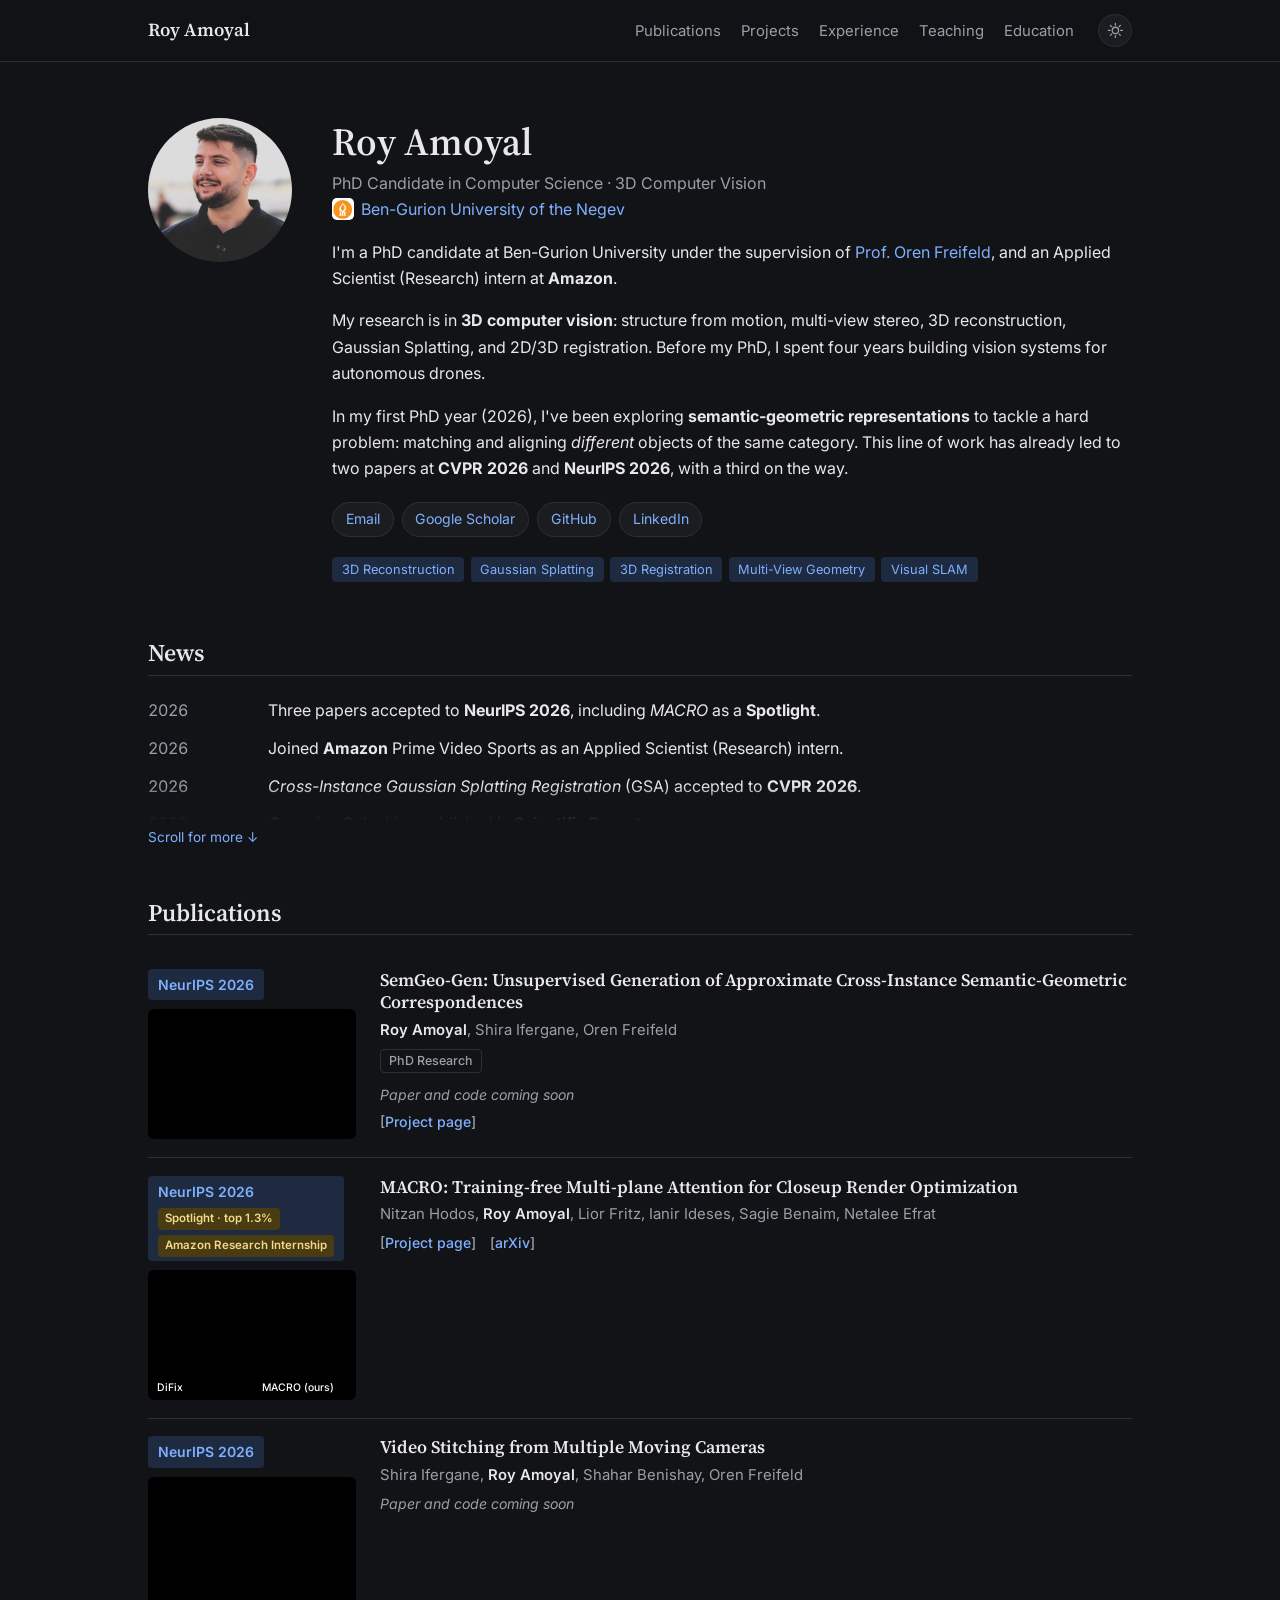
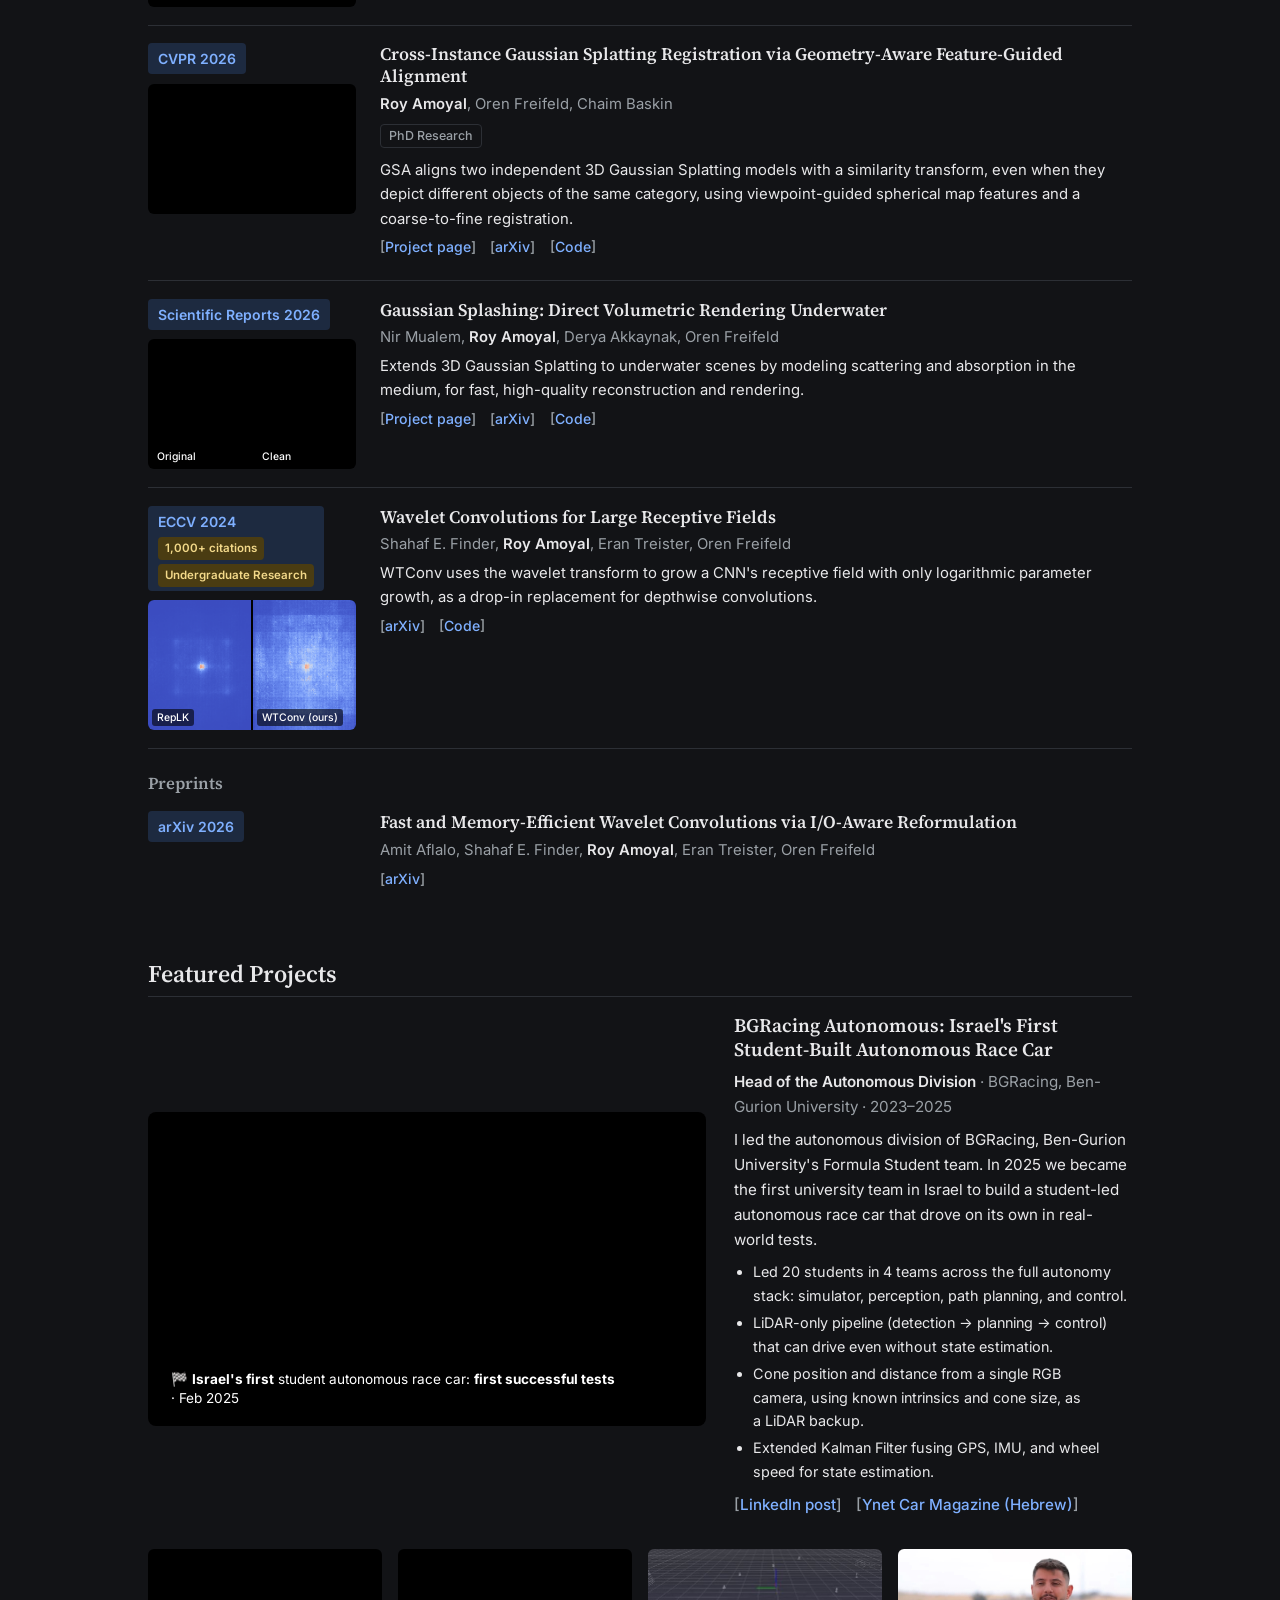
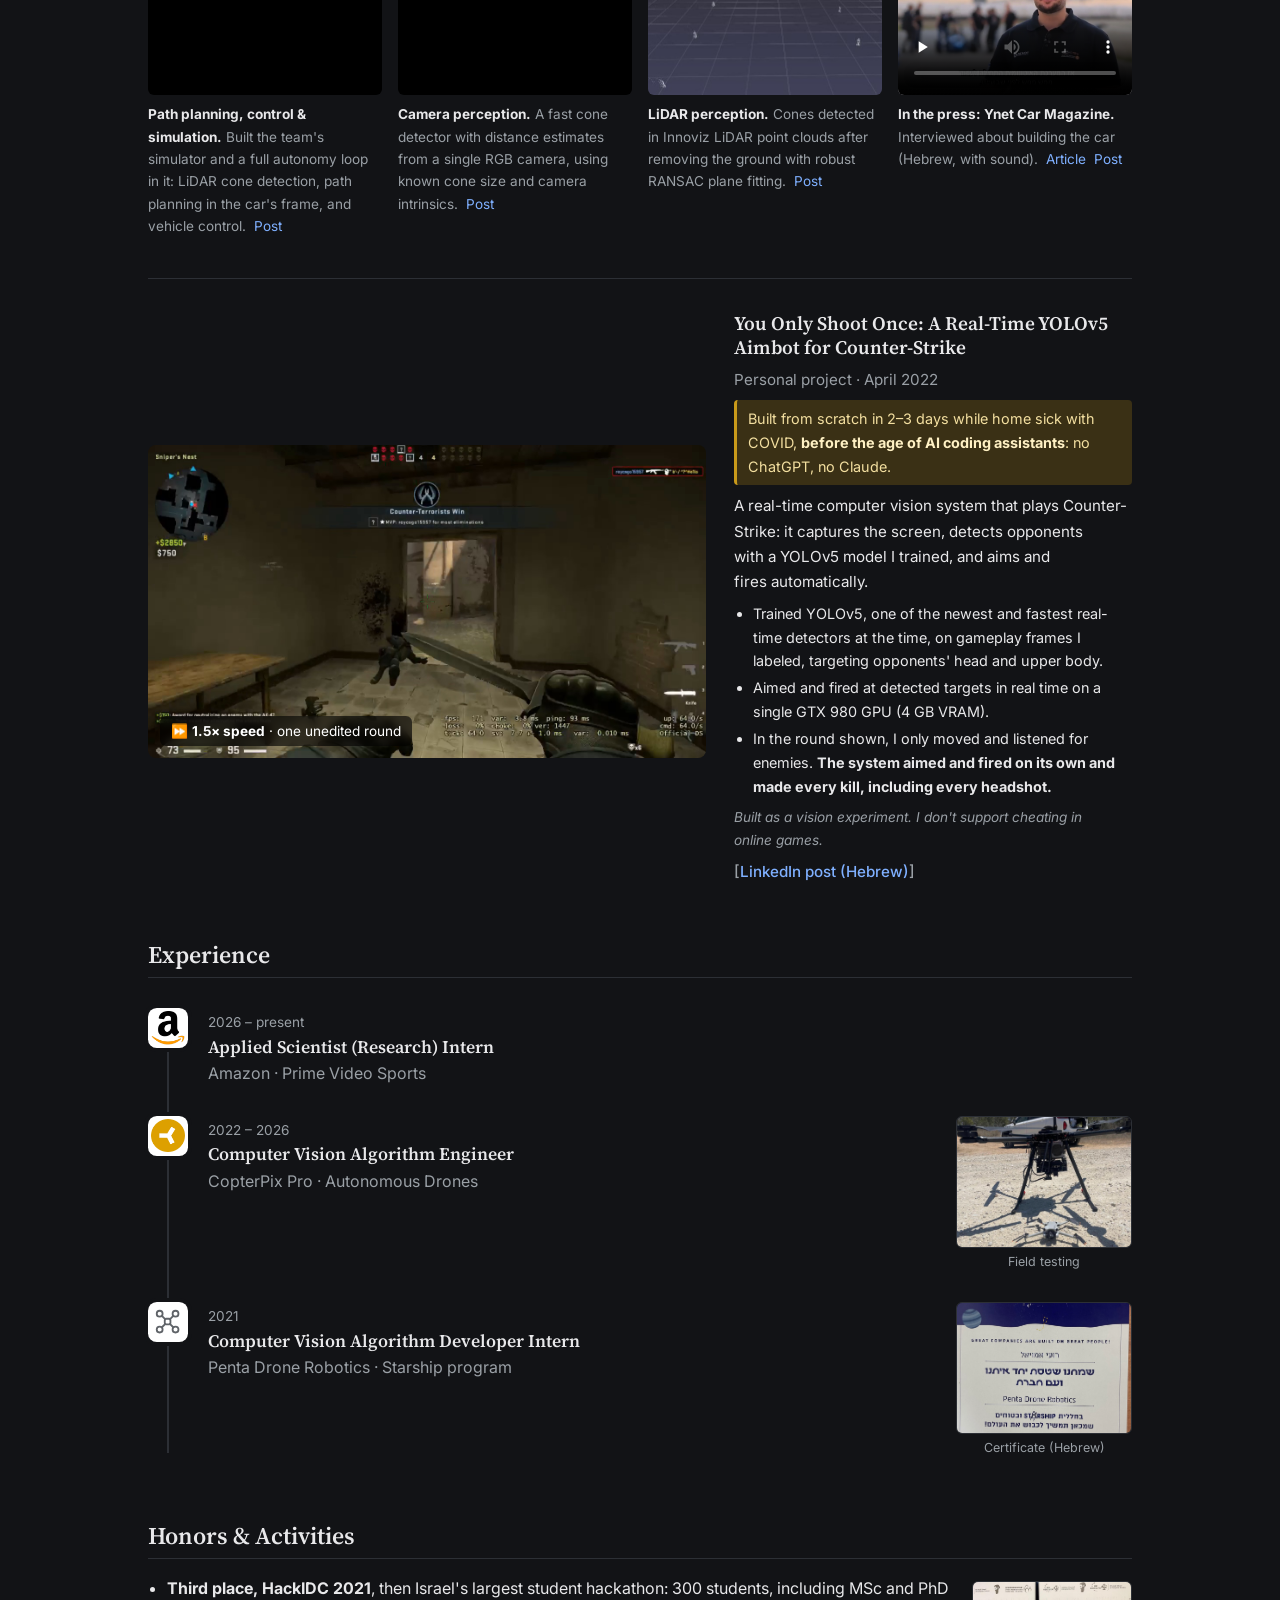
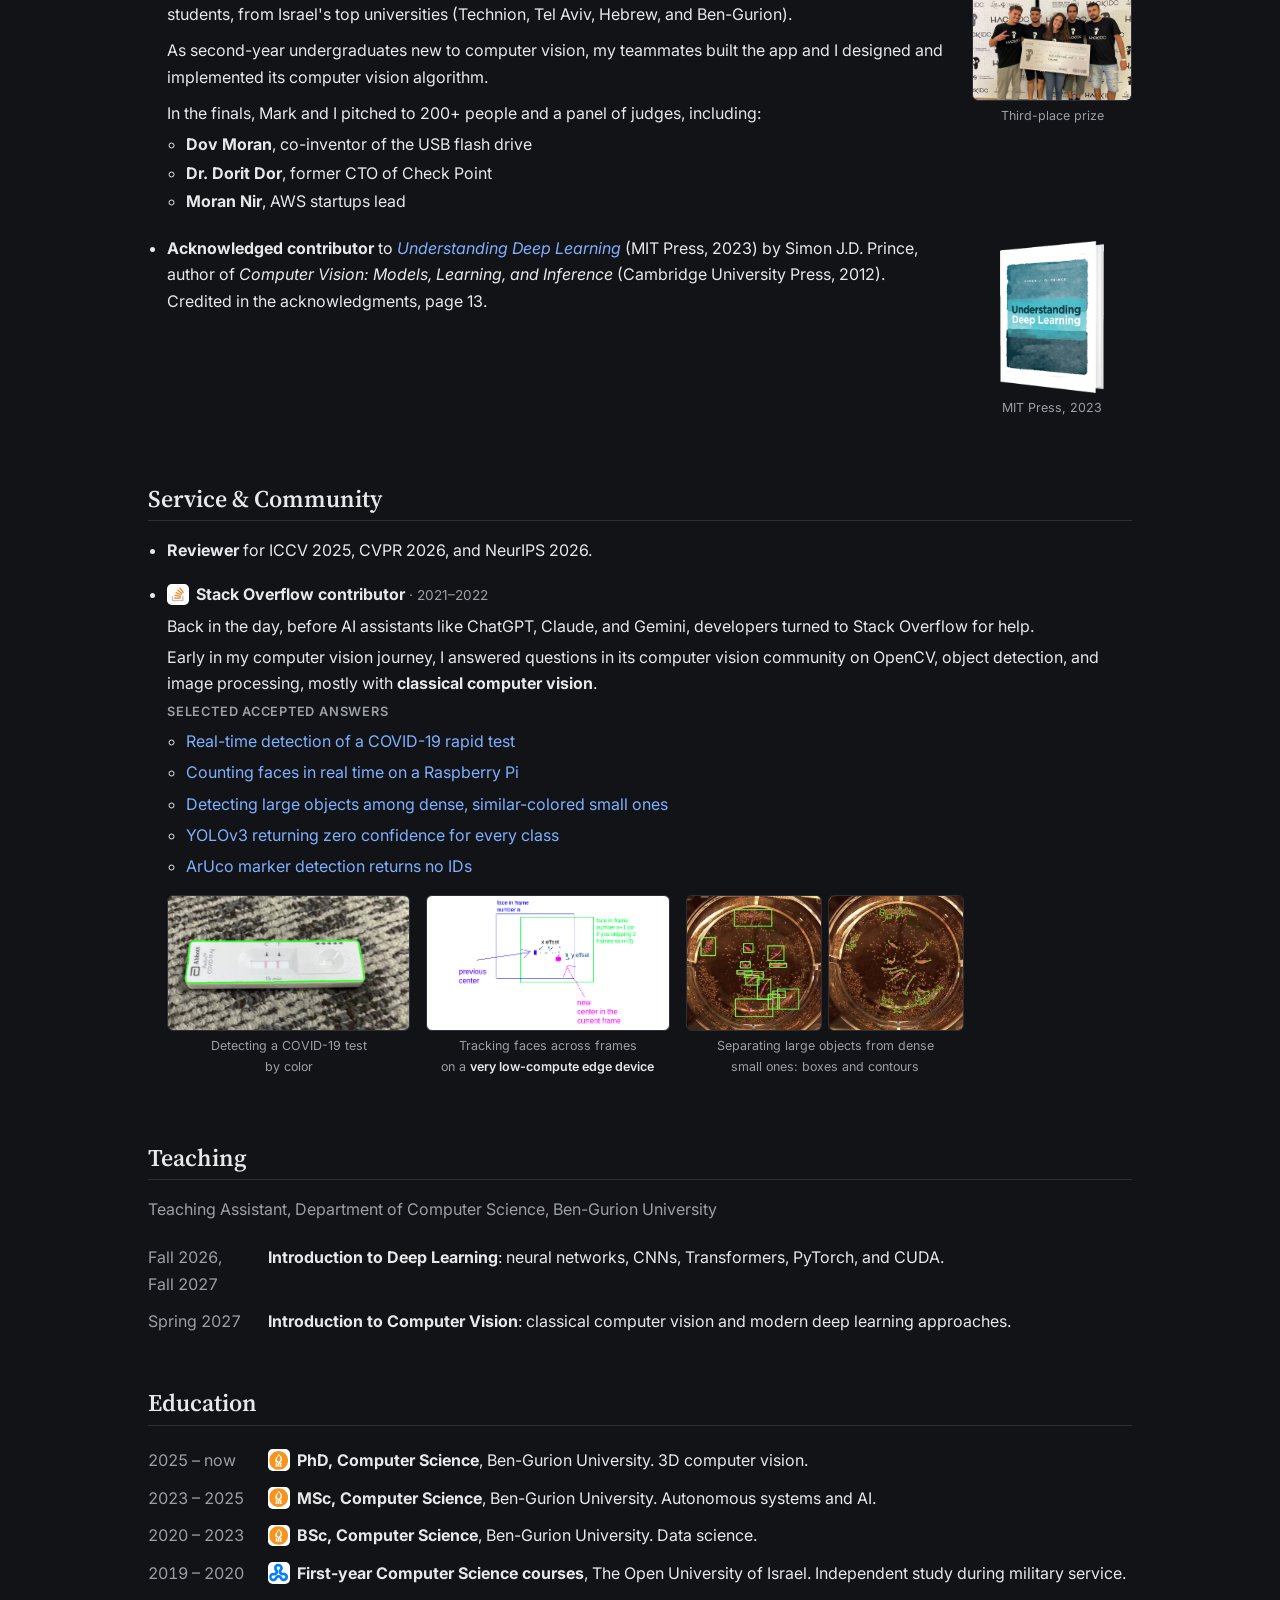
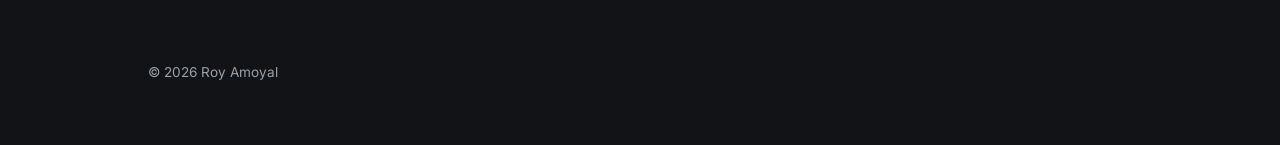
==== index.html @ 5d102bd6 "Bold only the system's result in the aimbot bullet Co-Authored-By: Claude Opus 5.5 <noreply@anthropi" ====
<!doctype html>
<html lang="en" data-theme="dark">
<head>
  <meta charset="utf-8">
  <meta name="viewport" content="width=device-width, initial-scale=1">
  <title>Roy Amoyal</title>
  <meta name="description" content="Roy Amoyal — PhD candidate in 3D Computer Vision at Ben-Gurion University. Gaussian Splatting, 3D registration, and reconstruction.">
  <link rel="preconnect" href="https://fonts.googleapis.com">
  <link rel="preconnect" href="https://fonts.gstatic.com" crossorigin>
  <link href="https://fonts.googleapis.com/css2?family=Inter:wght@400;500;600&family=Source+Serif+4:opsz,wght@8..60,500;8..60,600&display=swap" rel="stylesheet">
  <script>
    // Apply a saved light/dark choice before the page draws, to avoid a flash.
    try { const t = localStorage.getItem('theme'); if (t) document.documentElement.dataset.theme = t; } catch (e) {}
  </script>
  <link rel="stylesheet" href="style.css?v=25">
</head>
<body>
  <header class="site-header">
    <nav class="wrap nav">
      <a class="brand" href="#"><img class="brand-avatar" src="profile.jpg" alt="" width="30" height="30">Roy Amoyal</a>
      <ul>
        <li><a href="#publications">Publications</a></li>
        <li><a href="#projects">Projects</a></li>
        <li><a href="#experience">Experience</a></li>
        <li><a href="#teaching">Teaching</a></li>
        <li><a href="#education">Education</a></li>
      </ul>
      <button class="theme-toggle" type="button" aria-label="Switch to light mode">
        <svg class="icon-sun" viewBox="0 0 24 24" aria-hidden="true"><circle cx="12" cy="12" r="4.5"/><path d="M12 2v2.5M12 19.5V22M2 12h2.5M19.5 12H22M4.9 4.9l1.8 1.8M17.3 17.3l1.8 1.8M4.9 19.1l1.8-1.8M17.3 6.7l1.8-1.8"/></svg>
        <svg class="icon-moon" viewBox="0 0 24 24" aria-hidden="true"><path d="M20.5 14.5A8.5 8.5 0 0 1 9.5 3.5a8.5 8.5 0 1 0 11 11z"/></svg>
      </button>
    </nav>
  </header>

  <main class="wrap">
    <section id="about" class="hero">
      <img class="avatar" src="profile.jpg" alt="Roy Amoyal">
      <div class="hero-text">
        <h1>Roy Amoyal</h1>
        <p class="role">PhD Candidate in Computer Science &middot; 3D Computer Vision<br>
          <img class="logo" src="logo_bgu.png" alt="" width="22" height="22"><a href="https://www.bgu.ac.il/en/" target="_blank" rel="noopener">Ben-Gurion University of the Negev</a></p>
        <p>
          I'm a PhD candidate at Ben-Gurion University under the supervision of
          <a href="https://www.orenfreifeld.com/" target="_blank" rel="noopener">Prof. Oren Freifeld</a>,
          and an Applied Scientist (Research) intern at <strong>Amazon</strong>.
        </p>
        <p>
          My research is in <strong>3D computer vision</strong>: structure from motion, multi-view stereo,
          3D reconstruction, Gaussian Splatting, and 2D/3D registration. Before my PhD, I spent four years
          building vision systems for autonomous drones.
        </p>
        <p>
          In my first PhD year (2026), I've been exploring <strong>semantic-geometric representations</strong> to tackle
          a hard problem: matching and aligning <em>different</em> objects of the same category. This line of
          work has already led to two papers at <strong>CVPR 2026</strong> and <strong>NeurIPS 2026</strong>,
          with a third on the way.
        </p>



        <ul class="links">
          <li><a href="mailto:roy15957@gmail.com">Email</a></li>
          <li><a href="https://scholar.google.com/citations?user=basR76gAAAAJ" target="_blank" rel="noopener">Google Scholar</a></li>
          <li><a href="https://github.com/RoyAmoyal" target="_blank" rel="noopener">GitHub</a></li>
          <li><a href="https://www.linkedin.com/in/roy-amoyal/" target="_blank" rel="noopener">LinkedIn</a></li>
          <!-- <li><a href="cv.pdf" target="_blank" rel="noopener">CV</a></li> -->
        </ul>
        <p class="interests">
          <span>3D Reconstruction</span><span>Gaussian Splatting</span><span>3D Registration</span>
          <span>Multi-View Geometry</span><span>Visual SLAM</span>
        </p>
      </div>
    </section>

    <section id="news">
      <h2>News</h2>
      <ul class="timeline news-scroll" tabindex="0" aria-label="News, scroll for older items">
        <li><time>2026</time> <span>Three papers accepted to <strong>NeurIPS 2026</strong>, including <em>MACRO</em> as a <strong>Spotlight</strong>.</span></li>
        <li><time>2026</time> <span>Joined <strong>Amazon</strong> Prime Video Sports as an Applied Scientist (Research) intern.</span></li>
        <li><time>2026</time> <span><em>Cross-Instance Gaussian Splatting Registration</em> (GSA) accepted to <strong>CVPR 2026</strong>.</span></li>
        <li><time>2026</time> <span><em>Gaussian Splashing</em> published in <strong>Scientific Reports</strong>.</span></li>
        <li><time>2024</time> <span><em>Wavelet Convolutions for Large Receptive Fields</em> (WTConv) published at <strong>ECCV 2024</strong>. It has since passed 1,000 citations.</span></li>
      </ul>
      <button class="news-more" type="button">Scroll for more &darr;</button>
    </section>

    <section id="publications">
      <h2>Publications</h2>

      <article class="pub">
        <div class="pub-side">
          <div class="pub-venue">NeurIPS 2026</div>
          <div class="pub-video"><video style="object-fit: cover" src="semgeo.mp4" data-rate="1.4" autoplay muted loop playsinline aria-label="SemGeo-Gen: correspondences between two airplanes, then two cars, of the same category"></video></div>
        </div>
        <div>
          <h3>SemGeo-Gen: Unsupervised Generation of Approximate Cross-Instance Semantic-Geometric Correspondences</h3>
          <p class="authors"><b>Roy Amoyal</b>, Shira Ifergane, Oren Freifeld</p>
          <p class="context">PhD Research</p>
          <p class="soon">Paper and code coming soon</p>
          <p class="pub-links">
            <a href="https://bgu-cs-vil.github.io/SemGeo-Gen/" target="_blank" rel="noopener">Project page</a>
          </p>
        </div>
      </article>

      <article class="pub">
        <div class="pub-side">
          <div class="pub-venue">NeurIPS 2026<span class="badge">Spotlight &middot; top 1.3%</span><span class="badge">Amazon Research Internship</span></div>
          <div class="pub-video pub-compare" data-sync data-rate="0.8">
            <figure><video src="macro_difix.mp4" autoplay muted playsinline preload="auto" aria-label="DiFix render"></video><figcaption>DiFix</figcaption></figure>
            <figure><video src="macro.mp4" autoplay muted playsinline preload="auto" aria-label="MACRO render"></video><figcaption>MACRO (ours)</figcaption></figure>
          </div>
        </div>
        <div>
          <h3>MACRO: Training-free Multi-plane Attention for Closeup Render Optimization</h3>
          <p class="authors">Nitzan Hodos, <b>Roy Amoyal</b>, Lior Fritz, Ianir Ideses, Sagie Benaim, Netalee Efrat</p>
          <p class="pub-links">
            <a href="https://nitzanhod.github.io/MACRO/" target="_blank" rel="noopener">Project page</a>
            <a href="https://arxiv.org/abs/2607.03875" target="_blank" rel="noopener">arXiv</a>
          </p>
        </div>
      </article>

      <article class="pub">
        <div class="pub-side">
          <div class="pub-venue">NeurIPS 2026</div>
          <div class="pub-video"><video src="mvis.mp4" autoplay muted loop playsinline aria-label="Video stitching from multiple moving cameras demo"></video></div>
        </div>
        <div>
          <h3>Video Stitching from Multiple Moving Cameras</h3>
          <p class="authors">Shira Ifergane, <b>Roy Amoyal</b>, Shahar Benishay, Oren Freifeld</p>
          <p class="soon">Paper and code coming soon</p>
        </div>
      </article>

      <article class="pub">
        <div class="pub-side">
          <div class="pub-venue">CVPR 2026</div>
          <div class="pub-video"><video class="crop" style="--top: 13.5%; --bottom: 0%; --zoom: 1.25" src="gsa.mp4" autoplay muted loop playsinline data-rate="1.8" aria-label="GSA: cross-instance Gaussian Splatting registration demo"></video></div>
        </div>
        <div>
          <h3>Cross-Instance Gaussian Splatting Registration via Geometry-Aware Feature-Guided Alignment</h3>
          <p class="authors"><b>Roy Amoyal</b>, Oren Freifeld, Chaim Baskin</p>
          <p class="context">PhD Research</p>
          <p class="summary">GSA aligns two independent 3D Gaussian Splatting models with a similarity
            transform, even when they depict different objects of the same category, using
            viewpoint-guided spherical map features and a coarse-to-fine registration.</p>
          <p class="pub-links">
            <a href="https://bgu-cs-vil.github.io/GSA-project/" target="_blank" rel="noopener">Project page</a>
            <a href="https://arxiv.org/abs/2603.21936" target="_blank" rel="noopener">arXiv</a>
            <a href="https://github.com/BGU-CS-VIL/GSA" target="_blank" rel="noopener">Code</a>
          </p>
        </div>
      </article>

      <article class="pub">
        <div class="pub-side">
          <div class="pub-venue">Scientific Reports 2026</div>
          <div class="pub-video pub-compare" data-sync data-rate="1.3">
            <figure><video src="splashing_original.mp4" autoplay muted playsinline preload="auto" aria-label="Original underwater rendering"></video><figcaption>Original</figcaption></figure>
            <figure><video src="splashing_clean.mp4" autoplay muted playsinline preload="auto" aria-label="Clean rendering with the water removed"></video><figcaption>Clean</figcaption></figure>
          </div>
        </div>
        <div>
          <h3>Gaussian Splashing: Direct Volumetric Rendering Underwater</h3>
          <p class="authors">Nir Mualem, <b>Roy Amoyal</b>, Derya Akkaynak, Oren Freifeld</p>
          <p class="summary">Extends 3D Gaussian Splatting to underwater scenes by modeling scattering
            and absorption in the medium, for fast, high-quality reconstruction and rendering.</p>
          <p class="pub-links">
            <a href="https://bgu-cs-vil.github.io/gaussiansplashingUW.github.io/" target="_blank" rel="noopener">Project page</a>
            <a href="https://arxiv.org/abs/2411.19588" target="_blank" rel="noopener">arXiv</a>
            <a href="https://github.com/BGU-CS-VIL/gaussianSplashing" target="_blank" rel="noopener">Code</a>
          </p>
        </div>
      </article>

      <article class="pub">
        <div class="pub-side">
          <div class="pub-venue">ECCV 2024<span class="badge">1,000+ citations</span><span class="badge">Undergraduate Research</span></div>
          <div class="pub-video pub-compare">
            <figure><img src="wtconv_erf_replk.png" alt="Effective receptive field with RepLK" loading="lazy"><figcaption>RepLK</figcaption></figure>
            <figure><img src="wtconv_erf.png" alt="Effective receptive field with WTConv" loading="lazy"><figcaption>WTConv (ours)</figcaption></figure>
          </div>
        </div>
        <div>
          <h3>Wavelet Convolutions for Large Receptive Fields</h3>
          <p class="authors">Shahaf E. Finder, <b>Roy Amoyal</b>, Eran Treister, Oren Freifeld</p>
          <p class="summary">WTConv uses the wavelet transform to grow a CNN's receptive field with
            only logarithmic parameter growth, as a drop-in replacement for depthwise convolutions.</p>
          <p class="pub-links">
            <a href="https://arxiv.org/abs/2407.05848" target="_blank" rel="noopener">arXiv</a>
            <a href="https://github.com/BGU-CS-VIL/WTConv" target="_blank" rel="noopener">Code</a>
          </p>
        </div>
      </article>

      <h3 class="subhead">Preprints</h3>

      <article class="pub">
        <div class="pub-venue">arXiv 2026</div>
        <div>
          <h3>Fast and Memory-Efficient Wavelet Convolutions via I/O-Aware Reformulation</h3>
          <p class="authors">Amit Aflalo, Shahaf E. Finder, <b>Roy Amoyal</b>, Eran Treister, Oren Freifeld</p>
          <p class="pub-links">
            <a href="https://arxiv.org/abs/2608.10805" target="_blank" rel="noopener">arXiv</a>
          </p>
        </div>
      </article>
    </section>

    <section id="projects">
      <h2>Featured Projects</h2>

      <article class="project">
        <div class="project-top">
          <div class="project-hero">
            <video src="race_car.mp4" data-start="8.5" data-end="50.5" data-rate="1.3" autoplay muted loop playsinline aria-label="BGRacing autonomous race car driving through a cone track"></video>
            <p class="hero-caption">&#127937; <strong>Israel's first</strong> student autonomous race car: <strong>first successful tests</strong> <span class="nowrap">&middot; Feb 2025</span></p>
          </div>
          <div class="project-text">
            <h3>BGRacing Autonomous: Israel's First Student-Built Autonomous Race Car</h3>
            <p class="project-meta"><strong>Head of the Autonomous Division</strong> &middot; BGRacing, Ben-Gurion University &middot; 2023&ndash;2025</p>
            <p>
              I led the autonomous division of BGRacing, Ben-Gurion University's Formula Student team.
              In 2025 we became the first university team in Israel to build a student-led autonomous race car that drove on its own in real-world tests.
            </p>
            <ul class="bullets">
              <li>Led 20 students in 4 teams across the full autonomy stack: simulator, perception, path planning, and control.</li>
              <li>LiDAR-only pipeline (detection &rarr; planning &rarr; control) that can drive even without state estimation.</li>
              <li>Cone position and distance from a single RGB camera, using known intrinsics and cone size, as a LiDAR&nbsp;backup.</li>
              <li>Extended Kalman Filter fusing GPS, IMU, and wheel speed for state estimation.</li>
            </ul>
            <p class="pub-links">
              <a href="https://www.linkedin.com/posts/roy-amoyal_we-did-it-we-are-proud-to-be-the-first-activity-7294072392140644354-jOsV" target="_blank" rel="noopener">LinkedIn post</a>
              <a href="https://www.icar.co.il/magazine_4.25/bjomf3jtye/" target="_blank" rel="noopener">Ynet Car Magazine (Hebrew)</a>
            </p>
          </div>
        </div>

        <div class="project-gallery">
          <div class="project-tile">
            <div class="pub-video"><video style="object-fit: cover; transform: scale(1.14); transform-origin: top left" src="race_sim.mp4" autoplay muted loop playsinline aria-label="LiDAR-only autonomous driving in simulation"></video></div>
            <p><strong>Path planning, control &amp; simulation.</strong> Built the team's simulator and a full autonomy loop in it: LiDAR cone detection, path planning in the car's frame, and vehicle control.
              <a href="https://www.linkedin.com/feed/update/urn:li:activity:7279184990750298112/" target="_blank" rel="noopener">Post</a></p>
          </div>
          <div class="project-tile">
            <div class="pub-video"><video style="object-fit: cover; transform: scale(1.8); transform-origin: 50% 100%" src="race_camera.mp4" data-start="0" data-end="10.25" autoplay muted loop playsinline aria-label="Cone detection and distance estimation from a single RGB camera"></video></div>
            <p><strong>Camera perception.</strong> A fast cone detector with distance estimates from a single RGB camera, using known cone size and camera intrinsics.
              <a href="https://www.linkedin.com/feed/update/urn:li:activity:7013843269046398977/" target="_blank" rel="noopener">Post</a></p>
          </div>
          <div class="project-tile">
            <div class="pub-video"><img style="width: 100%; height: 100%; object-fit: cover" src="lidar_cones.jpg" alt="Cones detected in a LiDAR point cloud after ground removal" loading="lazy"></div>
            <p><strong>LiDAR perception.</strong> Cones detected in Innoviz LiDAR point clouds after removing the ground with robust RANSAC plane fitting.
              <a href="https://www.linkedin.com/feed/update/urn:li:activity:7013777985358983168/" target="_blank" rel="noopener">Post</a></p>
          </div>
          <div class="project-tile">
            <div class="pub-video"><video style="object-fit: cover" src="race_ynet.mp4" poster="race_ynet_poster.jpg" controls playsinline preload="none" aria-label="Interview about the autonomous race car (Hebrew)"></video></div>
            <p><strong>In the press: Ynet Car Magazine.</strong> Interviewed about building the car (Hebrew, with sound).
              <a href="https://www.icar.co.il/magazine_4.25/bjomf3jtye/" target="_blank" rel="noopener">Article</a>
              <a href="https://www.linkedin.com/feed/update/urn:li:activity:7316398176528162816/" target="_blank" rel="noopener">Post</a></p>
          </div>
        </div>
      </article>

      <article class="project">
        <div class="project-top">
          <div class="project-hero">
            <video src="yoso.mp4" poster="yoso_poster.jpg" autoplay muted loop playsinline data-rate="1.5" aria-label="One unedited round of Counter-Strike played with the YOLOv5 aim assistant"></video>
            <p class="hero-caption">&#9193; <strong>1.5&times; speed</strong> &middot; one unedited round</p>
          </div>
          <div class="project-text">
            <h3>You Only Shoot Once: A Real-Time YOLOv5 Aimbot for Counter-Strike</h3>
            <p class="project-meta">Personal project &middot; April 2022</p>
            <p class="highlight-note">Built from scratch in 2&ndash;3 days while home sick with COVID, <strong>before the age of AI coding assistants</strong>: no ChatGPT, no Claude.</p>
            <p>
              A real-time computer vision system that plays Counter-Strike: it captures the screen, detects
              opponents with a YOLOv5 model I trained, and aims and fires automatically.
            </p>
            <ul class="bullets">
              <li>Trained YOLOv5, one of the newest and fastest real-time detectors at the time, on gameplay frames I labeled, targeting opponents' head and upper body.</li>
              <li>Aimed and fired at detected targets in real time on a single GTX&nbsp;980 GPU (4&nbsp;GB&nbsp;VRAM).</li>
              <li>In the round shown, I only moved and listened for enemies. <strong>The system aimed and fired on its own and made every kill, including every headshot.</strong></li>
            </ul>
            <p class="project-note">Built as a vision experiment. I don't support cheating in online games.</p>
            <p class="pub-links">
              <a href="https://www.linkedin.com/feed/update/urn:li:activity:6922232440920911872/" target="_blank" rel="noopener">LinkedIn post (Hebrew)</a>
            </p>
          </div>
        </div>
      </article>

    </section>

    <section id="experience">
      <h2>Experience</h2>

      <!-- Timeline: newest first. Detailed bullets are kept in comments inside each item; uncomment to show them. -->
      <ol class="xp-timeline">
        <li class="xp">
          <span class="xp-marker"><img src="logo_amazon.png" alt="" width="40" height="40"></span>
          <div class="xp-body">
            <time>2026 &ndash; present</time>
            <h3>Applied Scientist (Research) Intern</h3>
            <p class="xp-org">Amazon &middot; Prime Video Sports</p>
            <!--
            <ul>
              <li>Leading a research project on feed-forward cross-instance 3D registration: learned 3D feature encoders and their evaluation.</li>
              <li>Built the real-world evaluation benchmark for MACRO, including 3D data collection, COLMAP and 3D Gaussian Splatting ground truth, and large-scale comparison with diffusion-based novel view synthesis methods.</li>
            </ul>
            -->
          </div>
        </li>

        <li class="xp">
          <span class="xp-marker"><img src="logo_copterpix.png" alt="" width="40" height="40"></span>
          <div class="xp-body">
            <time>2022 &ndash; 2026</time>
            <h3>Computer Vision Algorithm Engineer</h3>
            <p class="xp-org">CopterPix Pro &middot; Autonomous Drones</p>
            <!--
            <ul>
              <li>Vision-based navigation under GPS denial: visual SLAM, optical flow, and feature matching, fused with LiDAR and IMU.</li>
              <li>Small-object detection and tracking, and precision landing on ArUco markers.</li>
              <li>Deployed models on edge devices such as NVIDIA Jetson and Raspberry Pi.</li>
            </ul>
            -->
          </div>
          <figure class="xp-photo"><a href="copterpix.jpg" target="_blank" rel="noopener"><img style="object-position: 50% 45%" src="copterpix.jpg" alt="CopterPix drone with its onboard compute payload, during field testing" loading="lazy"></a><figcaption>Field testing</figcaption></figure>
        </li>

        <li class="xp">
          <span class="xp-marker xp-marker-icon" aria-hidden="true"><svg viewBox="0 0 24 24"><circle cx="5" cy="5" r="2.6"/><circle cx="19" cy="5" r="2.6"/><circle cx="5" cy="19" r="2.6"/><circle cx="19" cy="19" r="2.6"/><path d="M7 7l3 3M17 7l-3 3M7 17l3-3M17 17l-3-3"/><rect x="9.5" y="9.5" width="5" height="5" rx="1"/></svg></span>
          <div class="xp-body">
            <time>2021</time>
            <h3>Computer Vision Algorithm Developer Intern</h3>
            <p class="xp-org">Penta Drone Robotics &middot; Starship program</p>
            <!--
            <ul>
              <li>Developed a precision landing algorithm from the drone's downward camera feed, in simulation. Part of Starship, the Gav-Yam Negev high-tech internship program for outstanding BGU students.</li>
            </ul>
            -->
          </div>
          <figure class="xp-photo"><a href="penta_certificate.jpg" target="_blank" rel="noopener"><img style="object-position: 50% 38%" src="penta_certificate.jpg" alt="Starship internship program certificate for Penta Drone Robotics" loading="lazy"></a><figcaption>Certificate (Hebrew)</figcaption></figure>
        </li>
      </ol>
    </section>


    <section id="activities">
      <h2>Honors &amp; Activities</h2>
      <ul class="bullets">
        <li><div class="li-media"><div class="li-text"><p><strong>Third place, HackIDC 2021</strong>, then Israel's largest student hackathon: 300 students, including MSc and PhD students, from Israel's top universities (Technion, Tel Aviv, Hebrew, and Ben-Gurion).</p><p>As second-year undergraduates new to computer vision, my teammates built the app and I designed and implemented its computer vision algorithm.</p><p>In the finals, Mark and I pitched to 200+ people and a panel of judges, including:</p><ul class="judges"><li><strong>Dov Moran</strong>, co-inventor of the USB flash drive</li><li><strong>Dr. Dorit Dor</strong>, former CTO of Check Point</li><li><strong>Moran Nir</strong>, AWS startups lead</li></ul></div><figure class="entry-figure"><a href="hackidc_win.jpg" target="_blank" rel="noopener"><img src="hackidc_win.jpg" alt="Team Survey Vision with the HackIDC 2021 third-place check" loading="lazy"></a><figcaption>Third-place prize</figcaption></figure></div></li>
        <li><div class="li-media"><span><strong>Acknowledged contributor</strong> to <a href="https://udlbook.github.io/udlbook/" target="_blank" rel="noopener"><em>Understanding Deep Learning</em></a> (MIT Press, 2023) by Simon J.D. Prince, author of <em>Computer Vision: Models, Learning, and Inference</em> (Cambridge University Press, 2012). Credited in the acknowledgments, page&nbsp;13.</span><figure class="entry-figure entry-figure-plain"><a href="https://udlbook.github.io/udlbook/" target="_blank" rel="noopener"><img src="udl_book.png" alt="Cover of Understanding Deep Learning by Simon J.D. Prince" loading="lazy"></a><figcaption>MIT Press, 2023</figcaption></figure></div></li>
      </ul>
    </section>

    <section id="community">
      <h2>Service &amp; Community</h2>
      <ul class="bullets">
        <li><strong>Reviewer</strong> for ICCV 2025, CVPR 2026, and NeurIPS 2026.</li>
        <li>
          <p class="so-head"><img class="logo" src="logo_stackoverflow.png" alt="" width="22" height="22"><strong>Stack Overflow contributor</strong> <span class="so-years">&middot; 2021&ndash;2022</span></p>
          <p>Back in the day, before AI assistants like ChatGPT, Claude, and Gemini, developers turned to Stack Overflow for help.</p>
          <p>Early in my computer vision
        journey, I answered questions in its computer vision community on OpenCV, object detection, and image processing, mostly with
        <strong>classical computer vision</strong>.</p>
          <p class="so-label">Selected accepted answers</p>
          <ul class="so-answers">
            <li><a href="https://stackoverflow.com/a/69307887" target="_blank" rel="noopener">Real-time detection of a COVID-19 rapid test</a></li>
            <li><a href="https://stackoverflow.com/a/72133293" target="_blank" rel="noopener">Counting faces in real time on a Raspberry Pi</a></li>
            <li><a href="https://stackoverflow.com/a/69510686" target="_blank" rel="noopener">Detecting large objects among dense, similar-colored small ones</a></li>
            <li><a href="https://stackoverflow.com/a/69302102" target="_blank" rel="noopener">YOLOv3 returning zero confidence for every class</a></li>
            <li><a href="https://stackoverflow.com/a/69691167" target="_blank" rel="noopener">ArUco marker detection returns no IDs</a></li>
          </ul>
          <div class="so-gallery">
            <figure><a href="https://stackoverflow.com/a/69307887" target="_blank" rel="noopener"><img src="so_covid_bbox.jpg" alt="COVID-19 rapid test outlined in green by color-based detection" loading="lazy"></a><figcaption>Detecting a COVID-19 test<br>by color</figcaption></figure>
            <figure><a href="https://stackoverflow.com/a/72133293" target="_blank" rel="noopener"><img class="so-diagram" src="so_face_tracking.png" alt="Diagram: tracking a face center between frames using x and y offsets" loading="lazy"></a><figcaption>Tracking faces across frames<br>on a <strong>very low-compute edge device</strong></figcaption></figure>
            <figure class="so-pair"><a href="https://stackoverflow.com/a/69510686" target="_blank" rel="noopener"><img src="so_large_boxes.jpg" alt="Large objects in a dish found with bounding boxes and centers" loading="lazy"><img src="so_large_contours.jpg" alt="The same large objects found with contours and centers" loading="lazy"></a><figcaption>Separating large objects from dense<br>small ones: boxes and contours</figcaption></figure>
          </div>
        </li>
      </ul>
    </section>

    <section id="teaching">
      <h2>Teaching</h2>
      <p class="muted">Teaching Assistant, Department of Computer Science, Ben-Gurion University</p>
      <ul class="timeline">
        <li><time>Fall 2026,<br>Fall 2027</time> <span><strong>Introduction to Deep Learning</strong>: neural networks, CNNs, Transformers, PyTorch, and CUDA.</span></li>
        <li><time>Spring 2027</time> <span><strong>Introduction to Computer Vision</strong>: classical computer vision and modern deep learning approaches.</span></li>
      </ul>
    </section>



    <section id="education">
      <h2>Education</h2>
      <ul class="timeline">
        <li><time>2025 &ndash; now</time> <span><img class="logo" src="logo_bgu.png" alt="" width="22" height="22"><strong>PhD, Computer Science</strong>, Ben-Gurion University. 3D computer vision.</span></li>
        <li><time>2023 &ndash; 2025</time> <span><img class="logo" src="logo_bgu.png" alt="" width="22" height="22"><strong>MSc, Computer Science</strong>, Ben-Gurion University. Autonomous systems and AI.</span></li>
        <li><time>2020 &ndash; 2023</time> <span><img class="logo" src="logo_bgu.png" alt="" width="22" height="22"><strong>BSc, Computer Science</strong>, Ben-Gurion University. Data science.</span></li>
        <li><time>2019 &ndash; 2020</time> <span><img class="logo" src="logo_openu.png" alt="" width="22" height="22"><strong>First-year Computer Science courses</strong>, The Open University of Israel. Independent study during military service.</span></li>
      </ul>
    </section>
  </main>

  <footer class="wrap footer">
    <p>&copy; <span id="year">2026</span> Roy Amoyal</p>
  </footer>

  <script>
    document.getElementById('year').textContent = new Date().getFullYear();

    // Light/dark toggle; the choice is remembered for next visits.
    const themeBtn = document.querySelector('.theme-toggle');
    const setThemeLabel = () => themeBtn.setAttribute('aria-label', document.documentElement.dataset.theme === 'dark' ? 'Switch to light mode' : 'Switch to dark mode');
    themeBtn.addEventListener('click', () => {
      const next = document.documentElement.dataset.theme === 'dark' ? 'light' : 'dark';
      document.documentElement.dataset.theme = next;
      try { localStorage.setItem('theme', next); } catch (e) {}
      setThemeLabel();
    });
    setThemeLabel();

    // News: show the three newest items; older ones scroll. Fade hints at more until the end.
    const news = document.querySelector('.news-scroll');
    if (news) {
      const fitNews = () => {
        const items = news.children;
        news.style.maxHeight = items.length > 3 ? `${items[3].offsetTop + 16}px` : 'none';
        updateNewsFade();
      };
      const newsMore = document.querySelector('.news-more');
      const updateNewsFade = () => {
        const atEnd = news.scrollTop + news.clientHeight >= news.scrollHeight - 2;
        news.classList.toggle('at-end', atEnd);
        newsMore.hidden = atEnd;
      };
      newsMore.addEventListener('click', () => news.scrollBy({ top: news.clientHeight * 0.8, behavior: 'smooth' }));
      news.addEventListener('scroll', updateNewsFade, { passive: true });
      addEventListener('resize', fitNews);
      addEventListener('load', fitNews);
      fitNews();
    }

    // Show the small photo in the top bar once the big profile photo has scrolled out of view.
    const header = document.querySelector('.site-header');
    const bigAvatar = document.querySelector('.hero .avatar');
    const updateHeader = () => header.classList.toggle('scrolled', bigAvatar.getBoundingClientRect().bottom < header.offsetHeight);
    addEventListener('scroll', updateHeader, { passive: true });
    updateHeader();

    // Per-video playback speed for single videos, e.g. data-rate="1.25".
    document.querySelectorAll('video[data-rate]').forEach(v => { v.defaultPlaybackRate = v.playbackRate = parseFloat(v.dataset.rate); });

    // Loop only part of a video, e.g. to skip intro/outro title cards.
    document.querySelectorAll('video[data-start]').forEach(v => {
      const start = parseFloat(v.dataset.start), end = parseFloat(v.dataset.end) || Infinity;
      const jump = () => { v.currentTime = start; };
      v.readyState >= 1 ? jump() : v.addEventListener('loadedmetadata', jump, { once: true });
      v.addEventListener('timeupdate', () => { if (v.currentTime >= end || v.currentTime < start - 0.5) jump(); });
    });

    // Play side-by-side comparison videos in lockstep, restarting them together on each loop.
    document.querySelectorAll('[data-sync]').forEach(group => {
      const videos = [...group.querySelectorAll('video')];
      const [lead, ...rest] = videos;
      const rate = parseFloat(group.dataset.rate) || 1;
      // Start right away; phones never fire "canplaythrough" because they don't buffer ahead.
      const start = () => videos.forEach(v => { v.defaultPlaybackRate = v.playbackRate = rate; v.play().catch(() => {}); });
      lead.addEventListener('ended', () => { videos.forEach(v => { v.currentTime = 0; }); start(); });
      lead.addEventListener('timeupdate', () => {
        rest.forEach(v => { if (Math.abs(v.currentTime - lead.currentTime) > 0.2) v.currentTime = lead.currentTime; });
      });
      start();
    });
  </script>
</body>
</html>
---- style.css ----
:root {
  --bg: #fbfaf8;
  --surface: #ffffff;
  --text: #1d1d1f;
  --muted: #5f6368;
  --border: #e6e3de;
  --accent: #1f5fbf;
  --accent-soft: #e8effa;
  --serif: "Source Serif 4", Georgia, "Times New Roman", serif;
  --sans: "Inter", -apple-system, BlinkMacSystemFont, "Segoe UI", Roboto, sans-serif;
  color-scheme: light;
}

/* Dark is the default theme; the header button switches to light and remembers the choice. */
:root[data-theme="dark"] {
  --bg: #121316;
  --surface: #1a1c20;
  --text: #e8e8ea;
  --muted: #9aa0a6;
  --border: #2c2f35;
  --accent: #7fb0ff;
  --accent-soft: #1d2a40;
  color-scheme: dark;
}

* { box-sizing: border-box; }

html { scroll-behavior: smooth; scroll-padding-top: 4.5rem; }

body {
  margin: 0;
  background: var(--bg);
  color: var(--text);
  font: 16px/1.65 var(--sans);
  -webkit-font-smoothing: antialiased;
}

a { color: var(--accent); text-decoration: none; }
a:hover { text-decoration: underline; }

.wrap {
  max-width: 64rem;
  margin: 0 auto;
  padding-inline: 1.25rem;
}

/* Header */
.site-header {
  position: sticky;
  top: 0;
  z-index: 10;
  background: color-mix(in srgb, var(--bg) 88%, transparent);
  backdrop-filter: blur(8px);
  border-bottom: 1px solid var(--border);
}

.nav {
  display: flex;
  align-items: center;
  justify-content: space-between;
  flex-wrap: wrap;
  gap: 0.5rem 1.5rem;
  padding-block: 0.85rem;
}

.brand { display: inline-flex; align-items: center; font-family: var(--serif); font-weight: 600; font-size: 1.15rem; color: var(--text); }

/* Small photo next to the name, shown once the big photo scrolls away. */
.brand-avatar {
  width: 0;
  height: 1.9rem;
  margin-right: 0;
  border-radius: 50%;
  object-fit: cover;
  opacity: 0;
  transition: width 0.25s, margin-right 0.25s, opacity 0.25s;
}
.scrolled .brand-avatar { width: 1.9rem; margin-right: 0.55rem; opacity: 1; }
.brand:hover { text-decoration: none; }

.nav ul { display: flex; flex-wrap: wrap; gap: 1.25rem; margin: 0; padding: 0; list-style: none; }
.nav ul a { color: var(--muted); font-size: 0.93rem; }
.nav ul a:hover { color: var(--text); text-decoration: none; }

/* Light/dark toggle: sun in dark mode (switch to light), moon in light mode. */
.nav ul { margin-left: auto; }
.theme-toggle {
  display: grid;
  place-items: center;
  width: 2.1rem;
  height: 2.1rem;
  padding: 0;
  border: 1px solid var(--border);
  border-radius: 50%;
  background: var(--surface);
  color: var(--muted);
  cursor: pointer;
}
.theme-toggle:hover { color: var(--text); border-color: var(--muted); }
.theme-toggle svg {
  width: 1.05rem;
  height: 1.05rem;
  fill: none;
  stroke: currentColor;
  stroke-width: 1.8;
  stroke-linecap: round;
  stroke-linejoin: round;
}
.theme-toggle .icon-moon { display: none; }
[data-theme="light"] .theme-toggle .icon-sun { display: none; }
[data-theme="light"] .theme-toggle .icon-moon { display: block; }

/* Hero */
.hero {
  display: grid;
  grid-template-columns: 9rem 1fr;
  gap: 2.5rem;
  padding-block: 3.5rem 1rem;
}

.avatar {
  width: 9rem;
  height: 9rem;
  border-radius: 50%;
  object-fit: cover;
  display: grid;
  place-items: center;
  background: var(--accent-soft);
  color: var(--accent);
  font: 600 2.5rem var(--serif);
}

h1, h2, h3 { font-family: var(--serif); font-weight: 600; line-height: 1.25; }

h1 { font-size: 2.4rem; margin: 0 0 0.25rem; }

.role { color: var(--muted); margin-top: 0; }


/* Small organization logos on white tiles, so dark logos stay visible in dark mode. */
.logo {
  width: 1.35em;
  height: 1.35em;
  margin-right: 0.45em;
  padding: 0.08em;
  vertical-align: -0.3em;
  border-radius: 22%;
  background: #fff;
  object-fit: contain;
}

.links {
  display: flex;
  flex-wrap: wrap;
  gap: 0.5rem;
  padding: 0;
  margin: 1.25rem 0;
  list-style: none;
}

.links a {
  display: inline-block;
  padding: 0.3rem 0.8rem;
  border: 1px solid var(--border);
  border-radius: 999px;
  background: var(--surface);
  font-size: 0.88rem;
}
.links a:hover { border-color: var(--accent); text-decoration: none; }


.interests { display: flex; flex-wrap: wrap; gap: 0.4rem; }
.interests span {
  font-size: 0.8rem;
  padding: 0.15rem 0.6rem;
  border-radius: 4px;
  background: var(--accent-soft);
  color: var(--accent);
}

/* Sections */
section { padding-block: 1.5rem; }

h2 {
  font-size: 1.5rem;
  margin: 0 0 1rem;
  padding-bottom: 0.4rem;
  border-bottom: 1px solid var(--border);
}

.timeline { list-style: none; padding: 0; margin: 0; }
.timeline li {
  display: grid;
  grid-template-columns: 6.5rem 1fr;
  gap: 1rem;
  padding-block: 0.35rem;
}
.timeline time { color: var(--muted); font-variant-numeric: tabular-nums; }

/* News: a short scrolling box (height set in JS to fit three items). */
.news-scroll {
  position: relative;
  max-height: 8.5rem;
  overflow-y: auto;
  overscroll-behavior: contain;
  padding-right: 0.5rem;
  scrollbar-width: thin;
  -webkit-mask-image: linear-gradient(to bottom, #000 calc(100% - 2.25rem), transparent);
  mask-image: linear-gradient(to bottom, #000 calc(100% - 2.25rem), transparent);
}
.news-scroll.at-end { -webkit-mask-image: none; mask-image: none; }
.news-scroll:focus-visible { outline: 2px solid var(--accent); outline-offset: 4px; border-radius: 4px; }
.news-more {
  margin-top: 0.35rem;
  padding: 0;
  border: 0;
  background: none;
  color: var(--accent);
  font: inherit;
  font-size: 0.85rem;
  cursor: pointer;
}
.news-more:hover { text-decoration: underline; }

/* Publications */
.pub {
  display: grid;
  grid-template-columns: 13rem 1fr;
  gap: 1.5rem;
  padding-block: 1.1rem;
  border-bottom: 1px solid var(--border);
}
.pub:last-child { border-bottom: 0; }

.pub-side { display: flex; flex-direction: column; gap: 0.6rem; }

.pub-video {
  display: grid;
  place-items: center;
  width: 100%;
  aspect-ratio: 16 / 10;
  overflow: hidden;
  border-radius: 6px;
  background: #000;
}
.pub-video video {
  display: block;
  width: 100%;
  height: 100%;
  object-fit: contain;
}
/* Two videos side by side in one frame, e.g. baseline vs. ours. */
.pub-compare {
  grid-auto-flow: column;
  grid-auto-columns: 1fr;
  place-items: stretch;
  gap: 2px;
}
.pub-compare figure {
  position: relative;
  margin: 0;
  overflow: hidden;
}
.pub-compare video,
.pub-compare img {
  display: block;
  width: 100%;
  height: 100%;
  object-fit: cover;
  object-position: 50% 35%;
}
.pub-compare img { object-position: center; }
.pub-compare figcaption {
  white-space: nowrap;
  position: absolute;
  left: 4px;
  bottom: 4px;
  padding: 0 0.3rem;
  border-radius: 3px;
  background: rgba(0, 0, 0, 0.6);
  color: #fff;
  font-size: 0.65rem;
  font-weight: 500;
}
/* Hide title text baked into the top of a video, then re-center what is left. */
.pub-video video.crop {
  height: auto;
  clip-path: inset(var(--top) 0 var(--bottom) 0);
  transform: translateY(calc((var(--bottom) - var(--top)) / 2)) scale(var(--zoom, 1));
}

.pub-venue {
  align-self: start;
  justify-self: start;
  font-size: 0.875rem;
  font-weight: 600;
  padding: 0.25rem 0.62rem;
  border-radius: 4px;
  background: var(--accent-soft);
  color: var(--accent);
}

.pub h3 { font-size: 1.1rem; margin: 0 0 0.3rem; }
.pub p { margin: 0.25rem 0; }
.authors { color: var(--muted); font-size: 0.93rem; }
.authors b { color: var(--text); font-weight: 600; }
.summary { font-size: 0.93rem; }

.pub p.context {
  display: inline-block;
  margin: 0.15rem 0 0.35rem;
  padding: 0.05rem 0.5rem;
  border: 1px solid var(--border);
  border-radius: 4px;
  color: var(--muted);
  font-size: 0.78rem;
  font-weight: 500;
}

.pub p.soon { color: var(--muted); font-size: 0.88rem; font-style: italic; }

.pub-links { display: flex; flex-wrap: wrap; gap: 0.9rem; font-size: 0.88rem; font-weight: 500; }
.pub-links a::before { content: "["; color: var(--muted); }
.pub-links a::after { content: "]"; color: var(--muted); }

.badge {
  display: block;
  width: fit-content;
  margin-top: 0.3rem;
  padding: 0.1rem 0.45rem;
  border-radius: 4px;
  background: #f6e7b8;
  color: #6b4e00;
  font-size: 0.72rem;
}
[data-theme="dark"] .badge { background: #4a3c12; color: #f3d98a; }

.subhead { font-size: 1.05rem; color: var(--muted); margin: 1.5rem 0 0; }

.muted { color: var(--muted); margin-top: 0; }

/* Experience */
.entry { padding-block: 0.6rem; }
.entry-head {
  display: flex;
  justify-content: space-between;
  align-items: baseline;
  gap: 1rem;
}
.entry h3 { font-size: 1.05rem; margin: 0; }
.entry time { color: var(--muted); font-size: 0.9rem; white-space: nowrap; }
.entry ul, .bullets { margin: 0.4rem 0 0; padding-left: 1.2rem; }
.entry li, .bullets li { margin-block: 0.25rem; }
#activities .bullets > li { margin-block: 1.1rem; }
#activities .bullets > li:first-child { margin-top: 0.4rem; }

/* Projects */
.project-top {
  display: grid;
  grid-template-columns: 7fr 5fr;
  gap: 1.75rem;
  align-items: center;
}

.project-hero { position: relative; }

.hero-caption {
  position: absolute;
  left: 0.75rem;
  bottom: 0.75rem;
  max-width: calc(100% - 1.5rem);
  margin: 0;
  padding: 0.35rem 0.7rem;
  border-radius: 6px;
  background: rgba(0, 0, 0, 0.62);
  backdrop-filter: blur(4px);
  color: #fff;
  font-size: 0.85rem;
  line-height: 1.4;
}
.nowrap { white-space: nowrap; }

.project-hero video {
  display: block;
  width: 100%;
  aspect-ratio: 16 / 9;
  object-fit: cover;
  border-radius: 8px;
  background: #000;
}

.project-text, .project-tile p { text-wrap: pretty; }
.project-text h3 { font-size: 1.2rem; margin: 0 0 0.3rem; }
.project-meta { color: var(--muted); font-size: 0.9rem; margin: 0 0 0.75rem; }
.project-meta strong { color: var(--text); font-weight: 600; }
.project-text p { margin: 0.5rem 0; font-size: 0.95rem; }
.project-text .bullets { font-size: 0.9rem; }
.project-text .bullets li { margin-block: 0.2rem; }

.project + .project {
  margin-top: 2.5rem;
  padding-top: 2rem;
  border-top: 1px solid var(--border);
}

.highlight-note {
  padding: 0.45rem 0.7rem;
  border-left: 3px solid #d9a400;
  border-radius: 4px;
  background: #fbf1cf;
  color: #4d3a00;
  font-size: 0.9rem !important;
}
.highlight-note strong { color: #3a2b00; }
[data-theme="dark"] .highlight-note { background: #3a3015; color: #f3dfa0; border-left-color: #c99a1a; }
[data-theme="dark"] .highlight-note strong { color: #fff1c4; }

.project-note { color: var(--muted); font-size: 0.85rem !important; font-style: italic; }

.project-gallery {
  display: grid;
  grid-template-columns: repeat(4, 1fr);
  gap: 1rem;
  margin-top: 1.5rem;
}

.project-tile p {
  margin: 0.5rem 0 0;
  font-size: 0.85rem;
  color: var(--muted);
}
.project-tile p strong { color: var(--text); }
.project-tile p a { margin-left: 0.25rem; white-space: nowrap; }

@media (max-width: 900px) {
  .project-gallery { grid-template-columns: 1fr 1fr; }
}

/* Photos beside Experience and Honors entries; click opens full size. */
.entry-body,
.li-media {
  display: grid;
  grid-template-columns: 1fr 10rem;
  gap: 1.25rem;
  align-items: start;
}
.li-text p { margin: 0; }
.li-text p + p { margin-top: 0.6rem; }
.li-text .judges { margin: 0.3rem 0 0; padding-left: 1.2rem; list-style: circle; }
.li-text .judges li { margin-block: 0.15rem; }
.entry-figure { margin: 0.4rem 0 0; }
.entry-figure img {
  display: block;
  width: 100%;
  aspect-ratio: 4 / 3;
  object-fit: cover;
  border: 1px solid var(--border);
  border-radius: 6px;
}
/* Cutout images (transparent background): no frame, keep the natural shape. */
.entry-figure-plain img {
  width: auto;
  height: 9.5rem;
  margin-inline: auto;
  aspect-ratio: auto;
  object-fit: contain;
  border: 0;
  border-radius: 0;
}
.entry-figure figcaption {
  margin-top: 0.3rem;
  color: var(--muted);
  font-size: 0.78rem;
  text-align: center;
}

/* Experience timeline: logos sit on a vertical line, newest role first. */
.xp-timeline {
  position: relative;
  margin: 0;
  padding: 0;
  list-style: none;
}
.xp-timeline::before {
  content: "";
  position: absolute;
  top: 1.25rem;
  bottom: 1.25rem;
  left: 1.25rem;
  width: 2px;
  transform: translateX(-50%);
  background: var(--border);
}
.xp {
  position: relative;
  display: grid;
  grid-template-columns: 2.5rem 1fr auto;
  gap: 1.25rem;
  align-items: start;
  padding-block: 0.9rem;
}
.xp-marker {
  position: relative;
  z-index: 1;
  display: grid;
  place-items: center;
  width: 2.5rem;
  height: 2.5rem;
  border-radius: 22%;
  background: #fff;
  box-shadow: 0 0 0 4px var(--bg);
}
.xp-marker img { width: 2.1rem; height: 2.1rem; object-fit: contain; }
/* Generic drone icon for a role without a logo, on the same white tile. */
.xp-marker-icon svg {
  width: 1.7rem;
  height: 1.7rem;
  fill: none;
  stroke: #5f6368;
  stroke-width: 1.6;
  stroke-linecap: round;
}
.xp-body time { color: var(--muted); font-size: 0.85rem; }
.xp-body h3 { margin: 0.1rem 0 0.15rem; font-size: 1.1rem; }
.xp-org { margin: 0; color: var(--muted); }
.xp-photo { width: 11rem; margin: 0; }
.xp-photo img {
  display: block;
  width: 100%;
  aspect-ratio: 4 / 3;
  object-fit: cover;
  border: 1px solid var(--border);
  border-radius: 6px;
}
.xp-photo figcaption {
  margin-top: 0.3rem;
  color: var(--muted);
  font-size: 0.78rem;
  text-align: center;
}

/* Community: selected Stack Overflow answers. */
/* Community images: one row, same height; wraps on narrow screens. */
.so-gallery {
  display: flex;
  flex-wrap: wrap;
  gap: 1rem;
  align-items: flex-start;
  margin-top: 1rem;
}
.so-gallery figure { display: flex; flex-direction: column; align-items: center; margin: 0; }
.so-gallery img {
  display: block;
  height: 8.5rem;
  width: auto;
  border: 1px solid var(--border);
  border-radius: 6px;
}
.so-gallery .so-diagram { padding-inline: 1.6rem; background: #fff; }
.so-pair a { display: flex; gap: 0.4rem; }
.so-gallery figcaption {
  margin-top: 0.3rem;
  color: var(--muted);
  font-size: 0.78rem;
  text-align: center;
}
.so-gallery figcaption strong { color: var(--text); font-weight: 600; }
.so-years { color: var(--muted); font-size: 0.85rem; }
#community .bullets > li { margin-block: 1.1rem; }
#community .bullets > li:first-child { margin-top: 0.4rem; }
#community .bullets > li > p { margin: 0.3rem 0 0; }
#community .so-head { margin: 0; }
.so-label {
  margin: 1rem 0 0;
  color: var(--muted);
  font-size: 0.8rem;
  font-weight: 600;
  letter-spacing: 0.06em;
  text-transform: uppercase;
}
.so-answers { margin: 0.35rem 0 0; padding-left: 1.2rem; }
.so-answers li { margin-block: 0.3rem; }
.so-meta { color: var(--muted); font-size: 0.85rem; white-space: nowrap; }

/* Footer */
.footer {
  padding-block: 2rem 3rem;
  color: var(--muted);
  font-size: 0.85rem;
}

/* Mobile */
@media (max-width: 640px) {
  .so-gallery img { height: 6.5rem; }
  .xp { grid-template-columns: 2.5rem 1fr; gap: 0.9rem; }
  .xp-photo { grid-column: 2; width: 100%; max-width: 16rem; }
  .nav { flex-direction: column; align-items: flex-start; gap: 0.35rem; padding-block: 0.6rem; }
  .nav { position: relative; }
  .nav ul { margin-left: 0; }
  .theme-toggle { position: absolute; top: 0.45rem; right: 1.25rem; width: 1.9rem; height: 1.9rem; }
  .nav ul { width: 100%; flex-wrap: nowrap; justify-content: space-between; gap: 0.6rem; overflow-x: auto; }
  .nav ul a { font-size: 0.8rem; white-space: nowrap; }
  .entry-body, .li-media { grid-template-columns: 1fr; }
  .entry-figure { max-width: 16rem; }
  .project-top { grid-template-columns: 1fr; gap: 1rem; }
  .project-gallery { grid-template-columns: 1fr 1fr; }
  .hero { grid-template-columns: 1fr; gap: 1.5rem; padding-top: 2rem; }
  .avatar { width: 7rem; height: 7rem; font-size: 2rem; }
  h1 { font-size: 2rem; }
  .pub { grid-template-columns: 1fr; gap: 0.5rem; }
  .pub-video { max-width: 22rem; }
  .timeline li { grid-template-columns: 1fr; gap: 0; }
  .entry-head { flex-direction: column; gap: 0; }
}
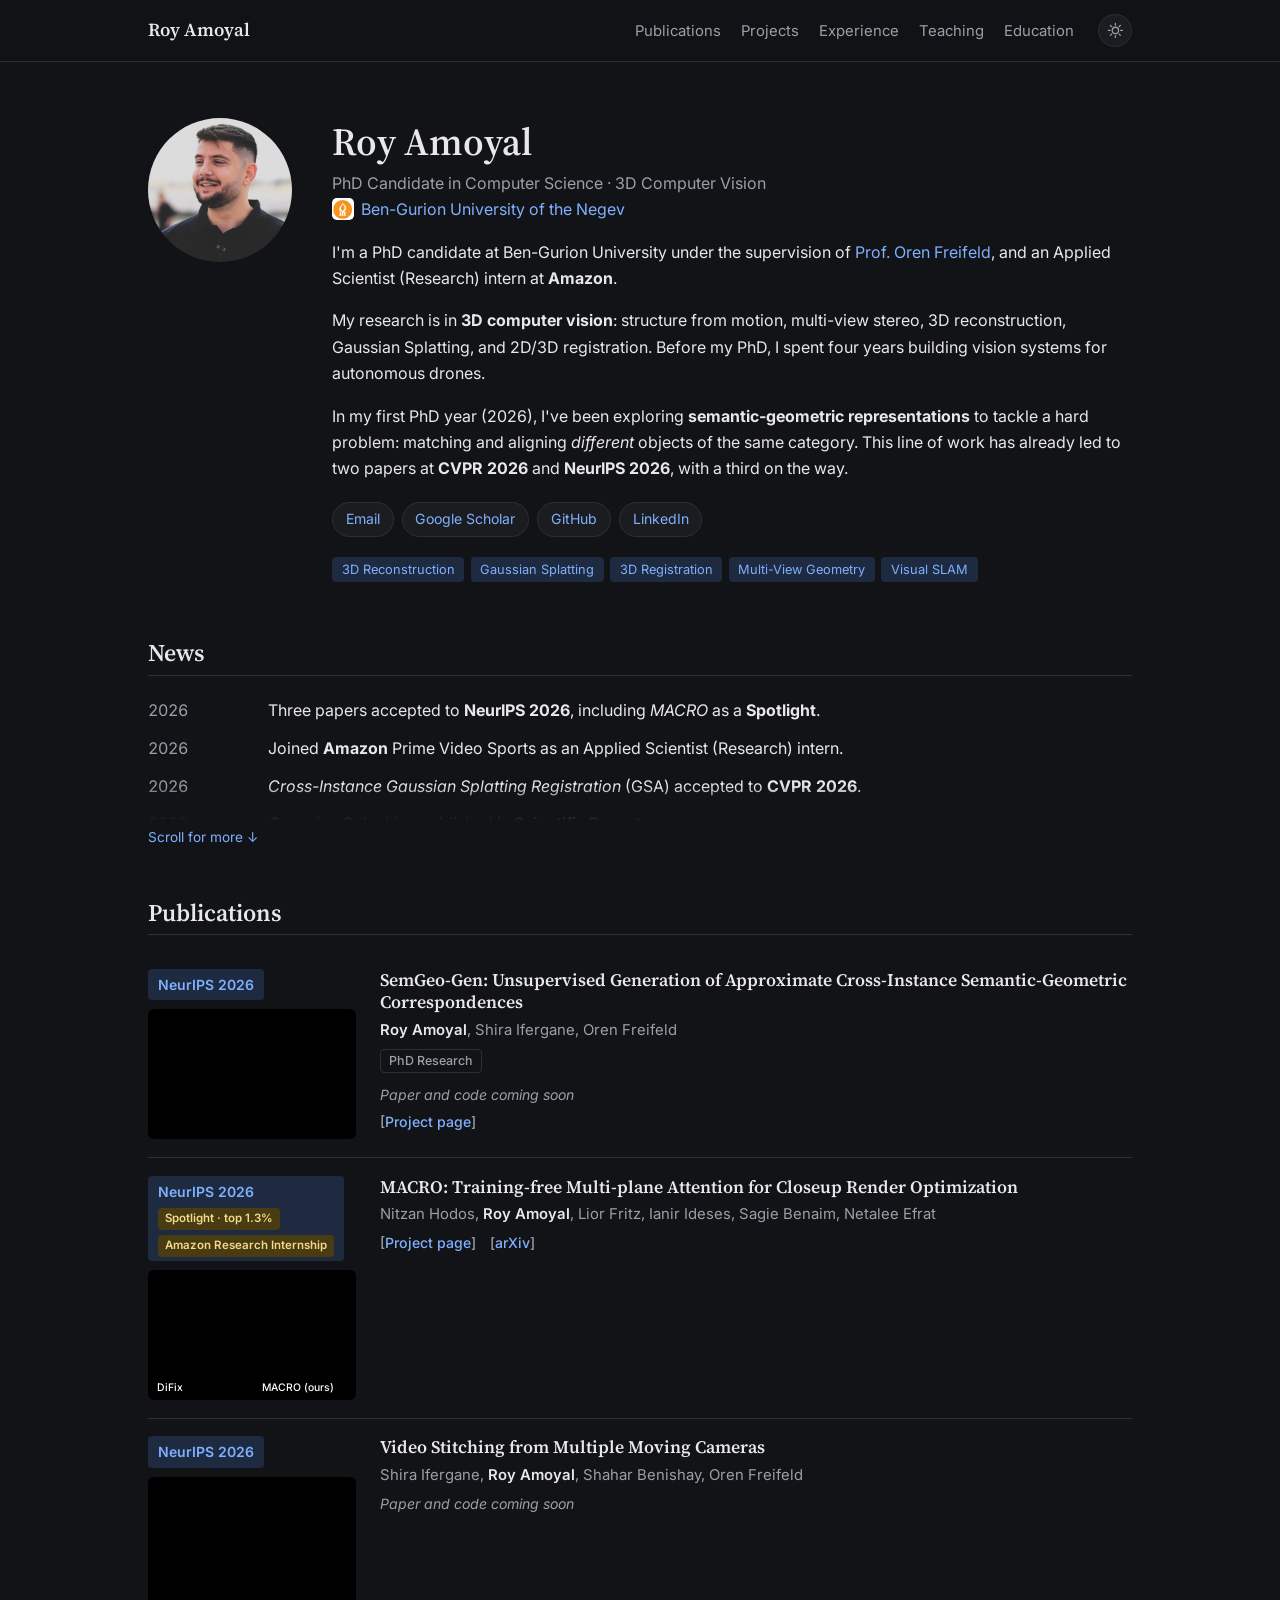
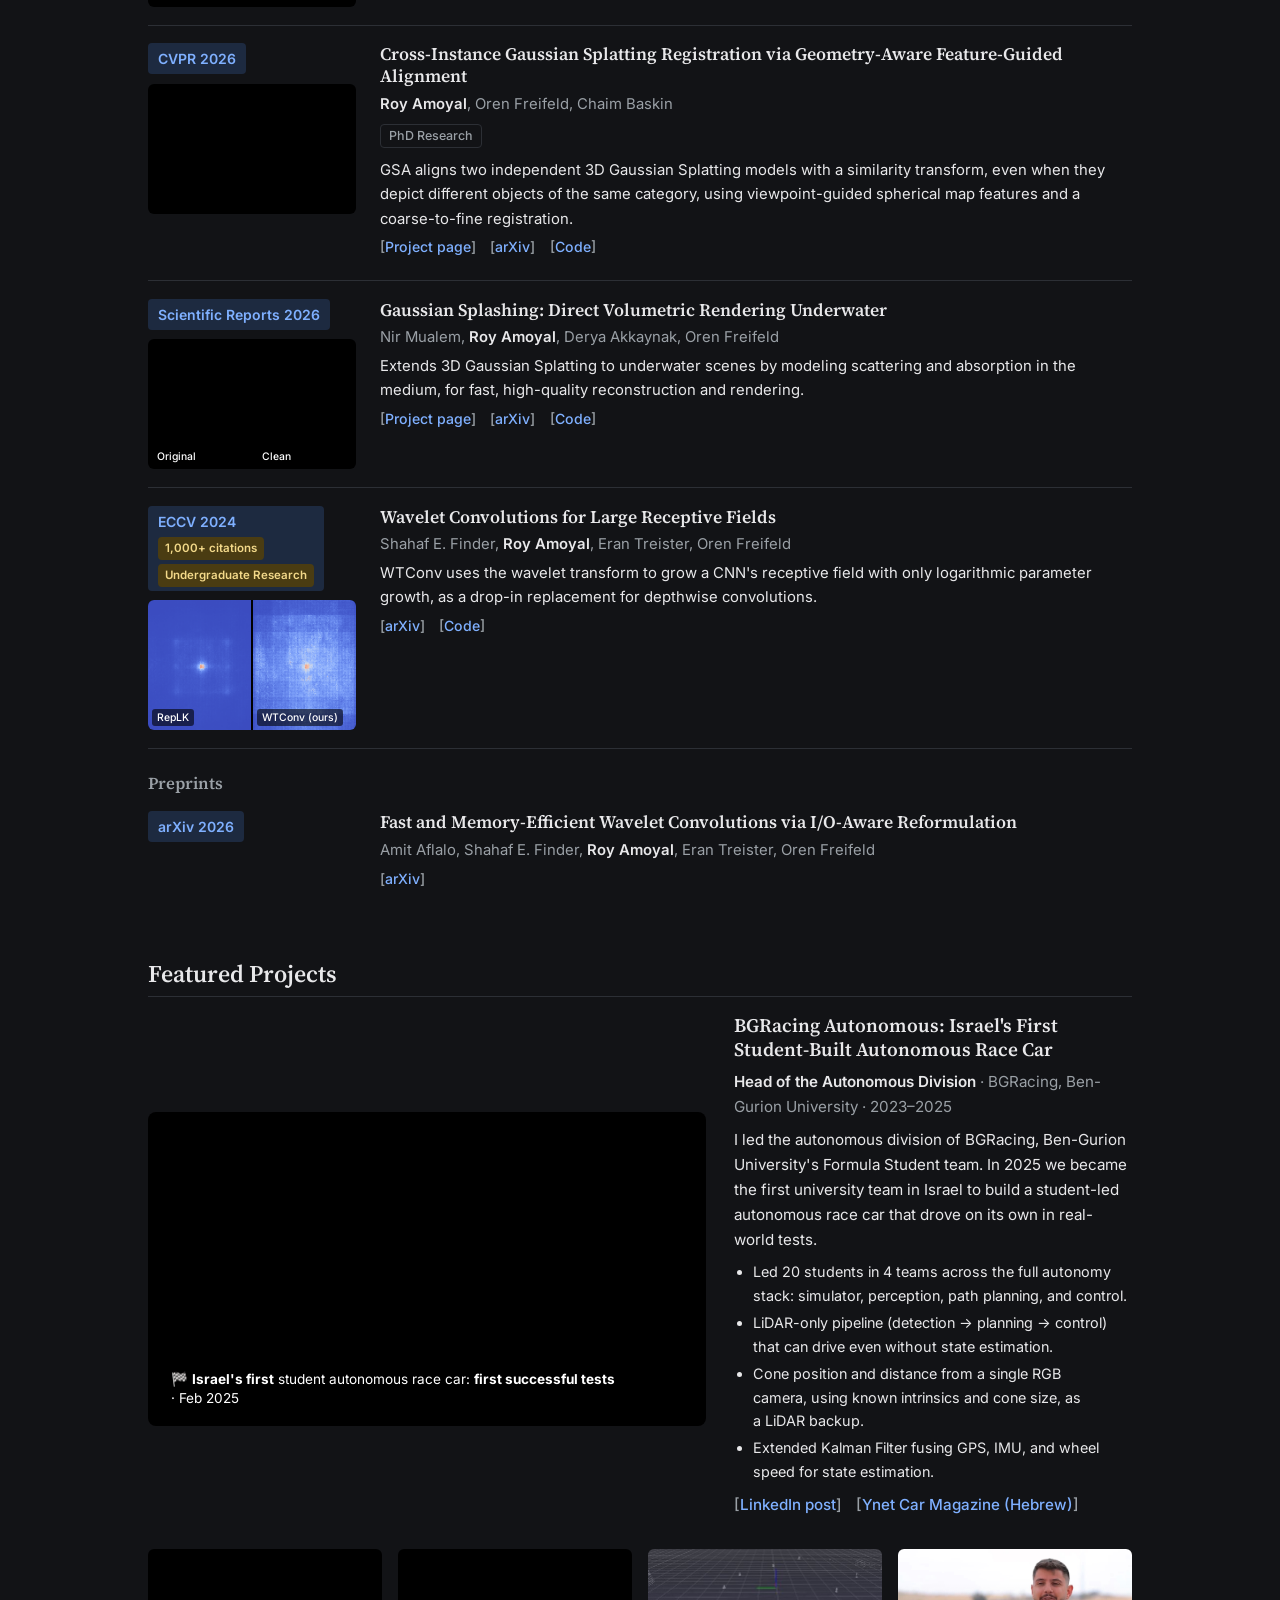
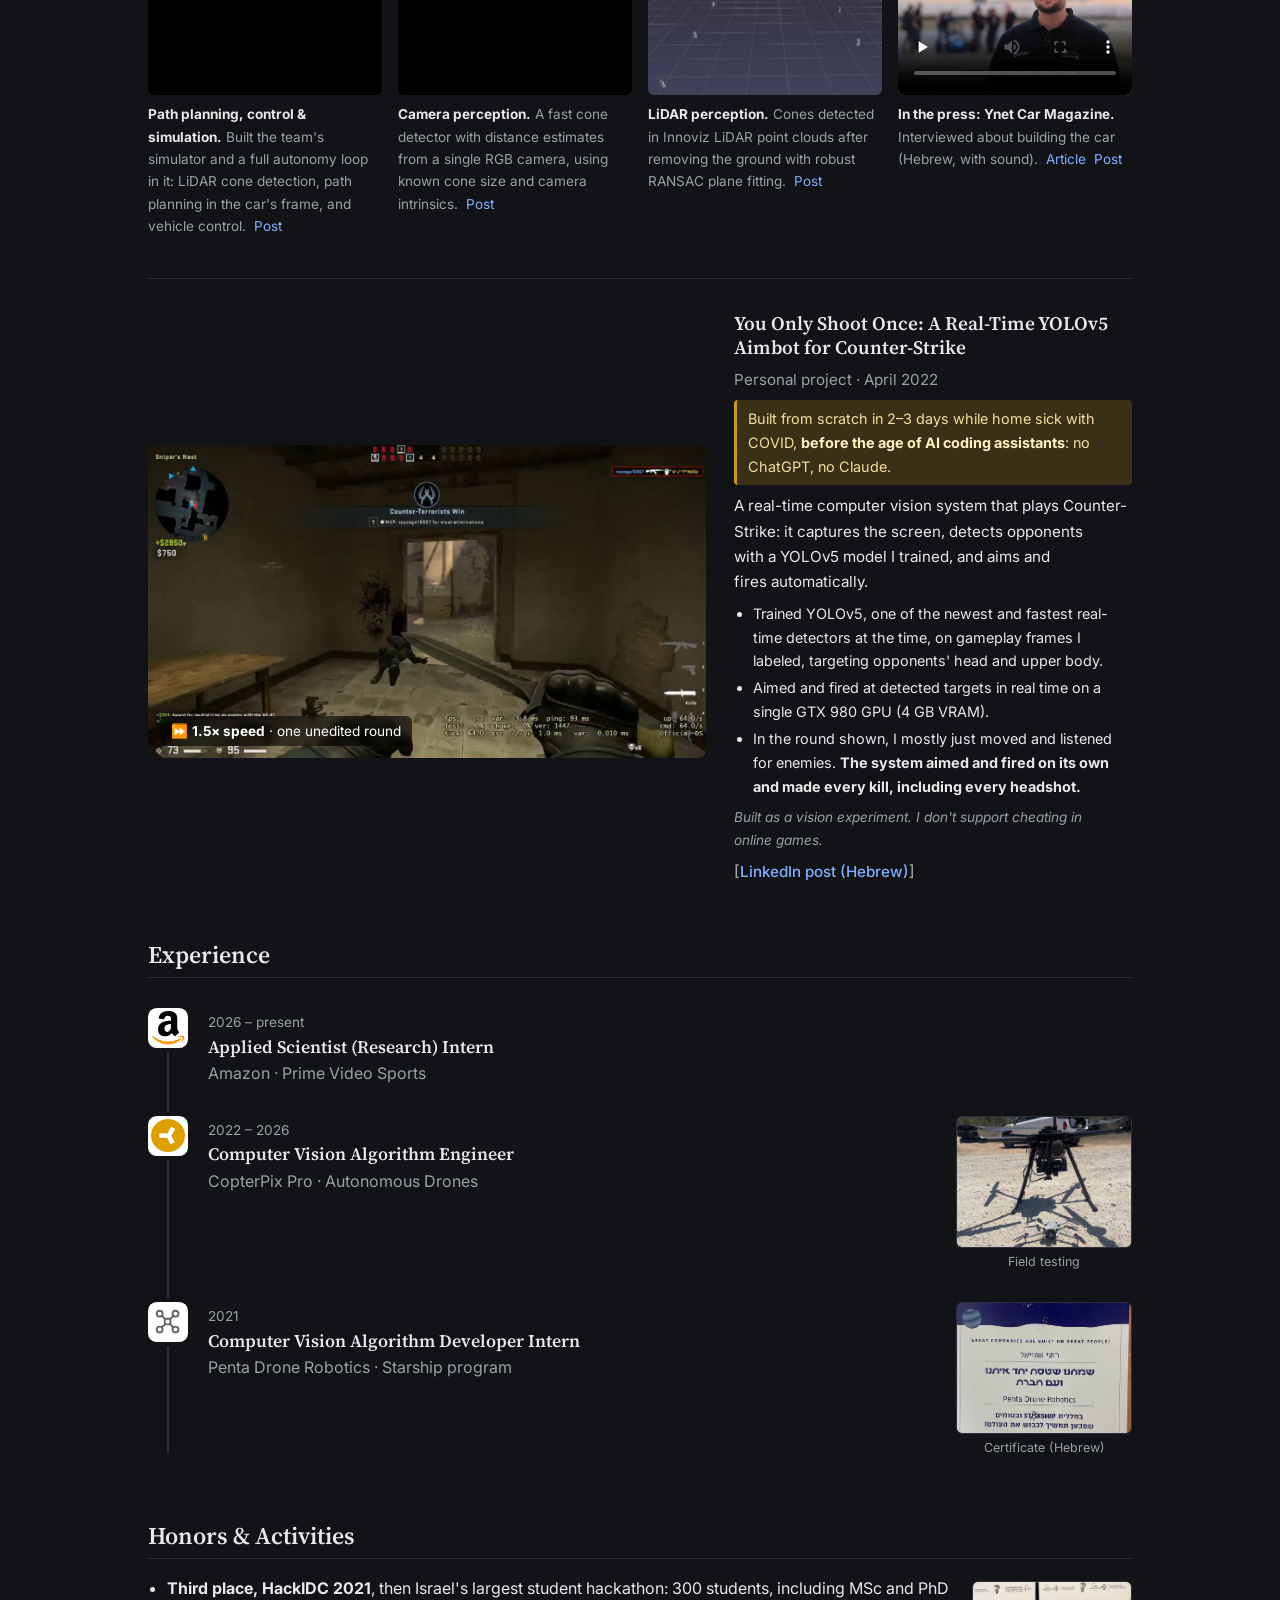
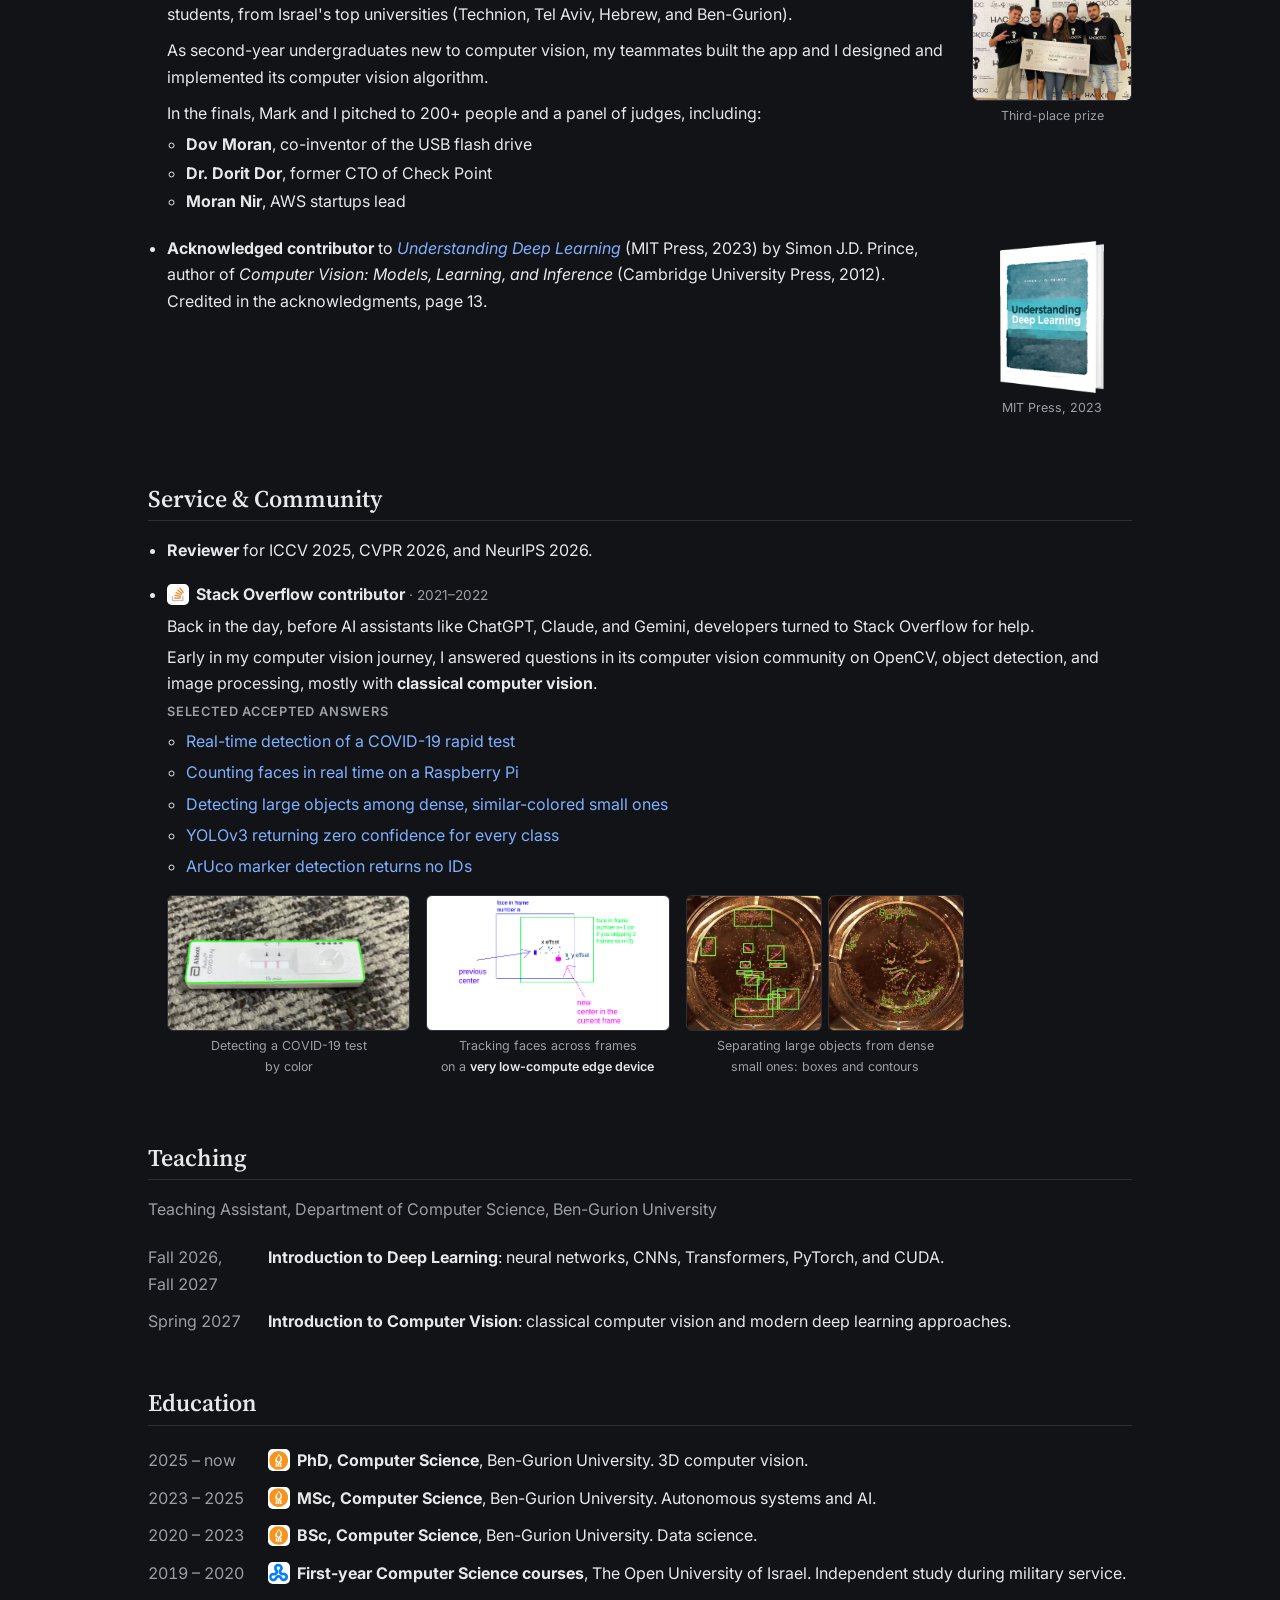
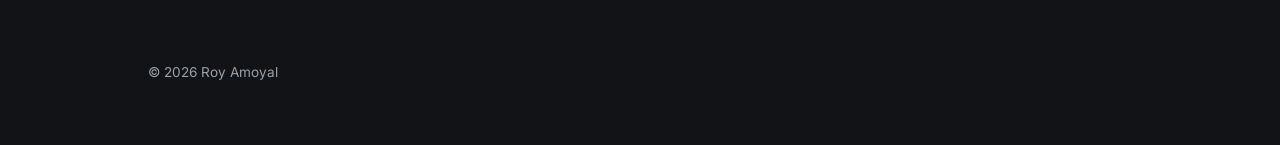
==== commit c0bf12f6: "Say I 'mostly just' moved, since I took a few shots myself Co-Authored-By: Claude Opus 5.5 <noreply@" ====
--- a/index.html
+++ b/index.html
@@ -279,7 +279,7 @@
             <ul class="bullets">
               <li>Trained YOLOv5, one of the newest and fastest real-time detectors at the time, on gameplay frames I labeled, targeting opponents' head and upper body.</li>
               <li>Aimed and fired at detected targets in real time on a single GTX&nbsp;980 GPU (4&nbsp;GB&nbsp;VRAM).</li>
-              <li>In the round shown, I only moved and listened for enemies. <strong>The system aimed and fired on its own and made every kill, including every headshot.</strong></li>
+              <li>In the round shown, I mostly just moved and listened for enemies. <strong>The system aimed and fired on its own and made every kill, including every headshot.</strong></li>
             </ul>
             <p class="project-note">Built as a vision experiment. I don't support cheating in online games.</p>
             <p class="pub-links">
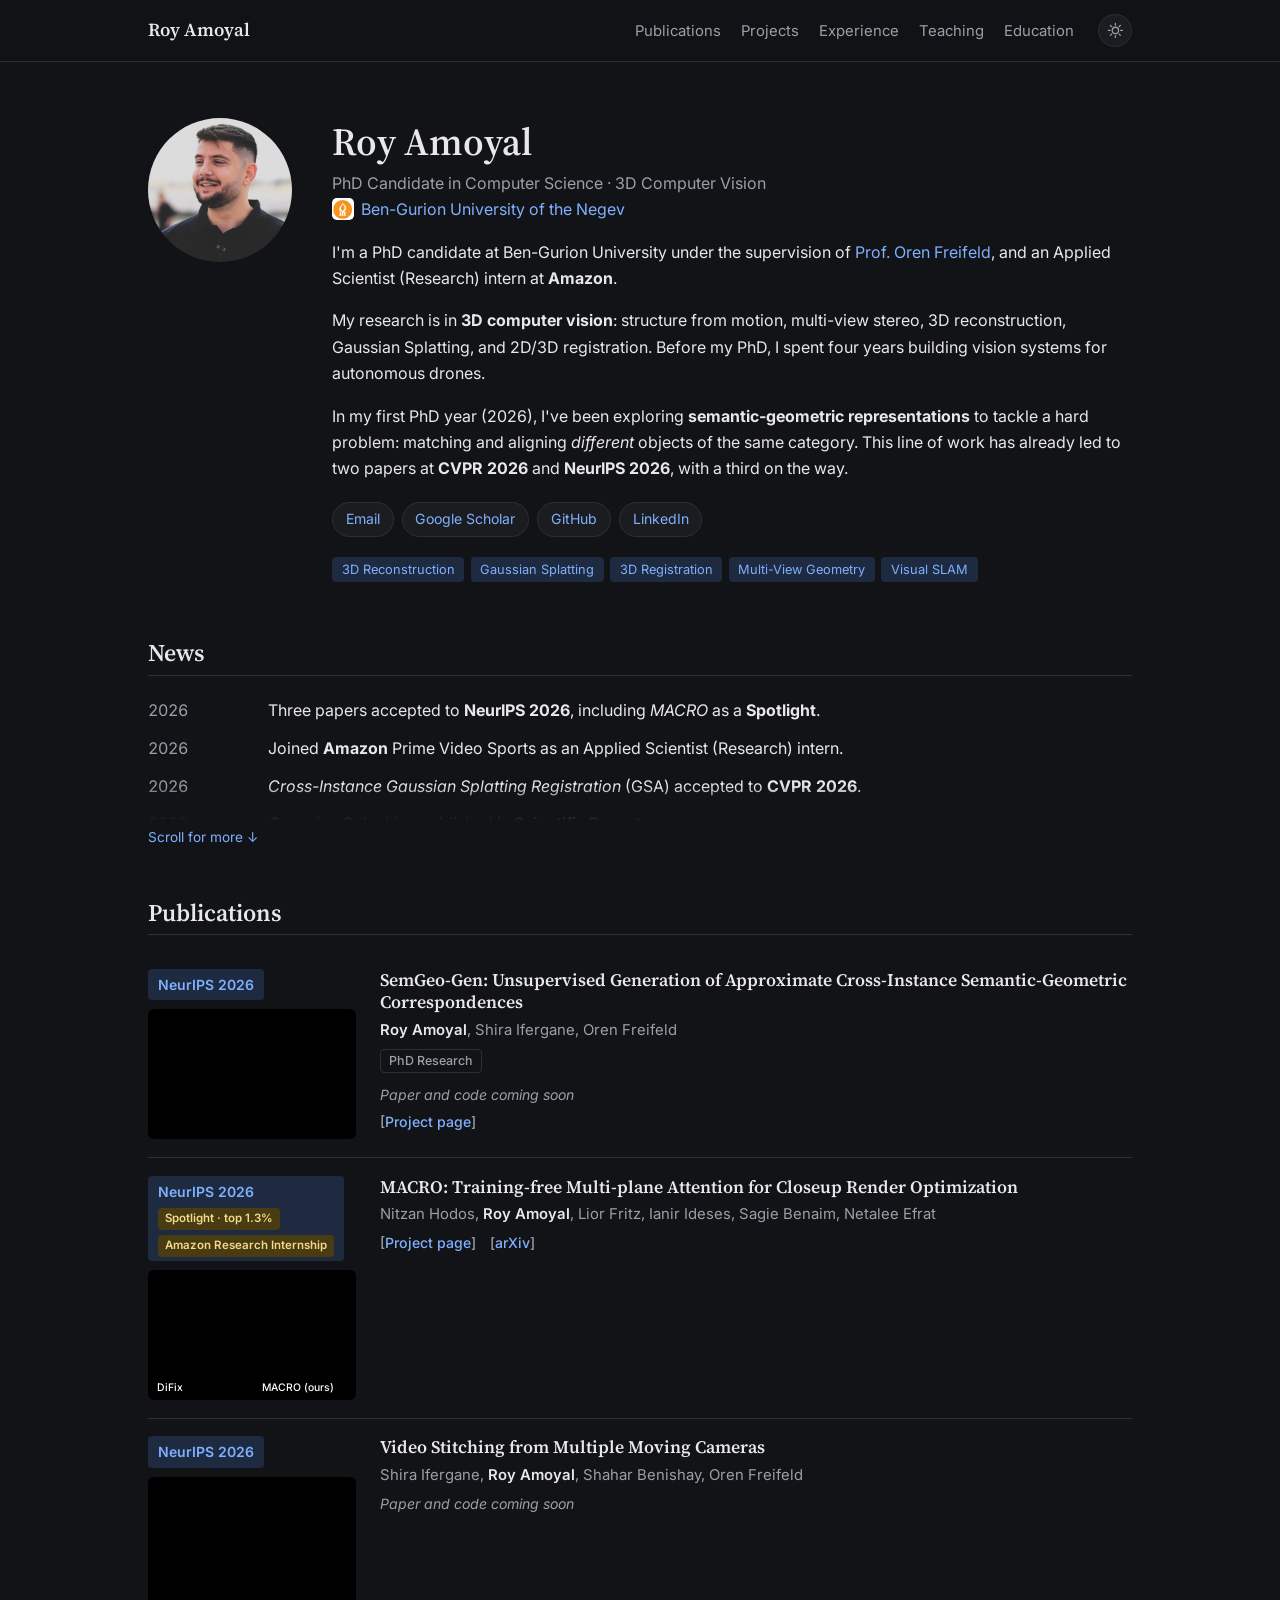
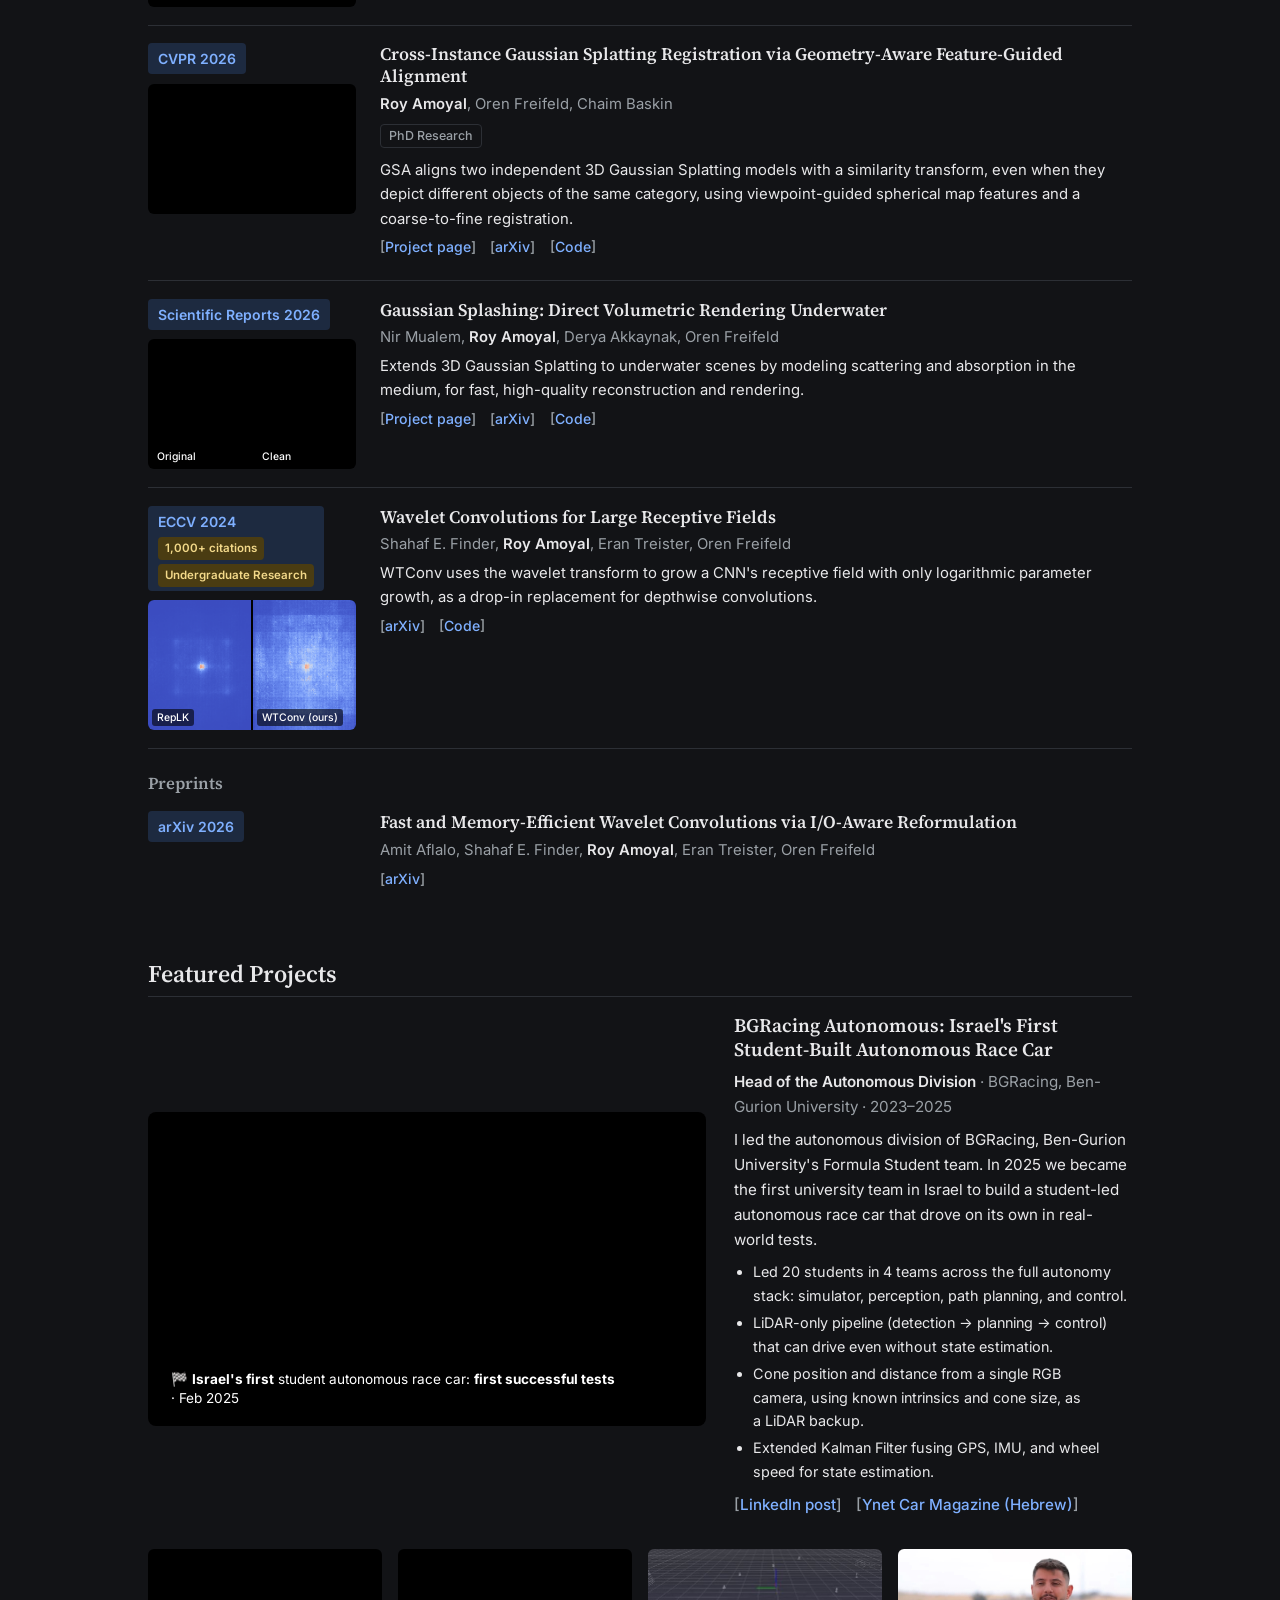
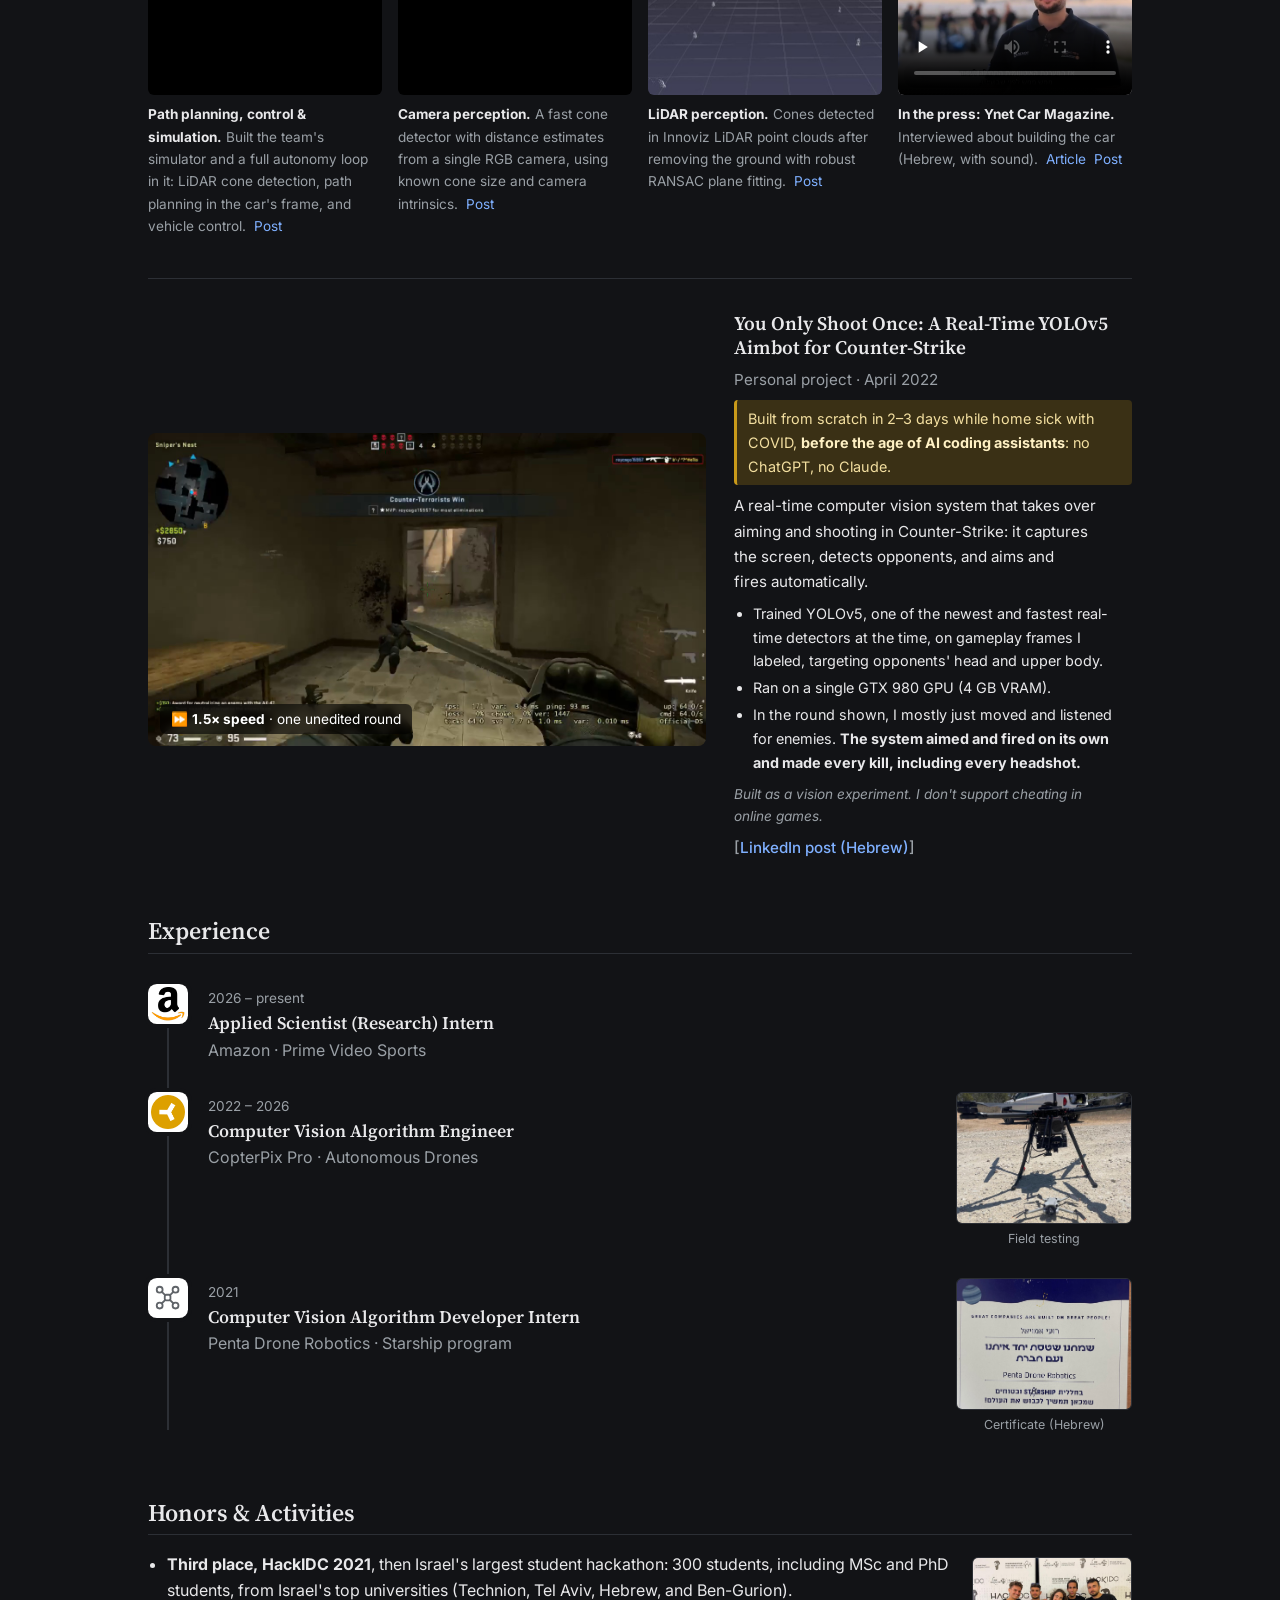
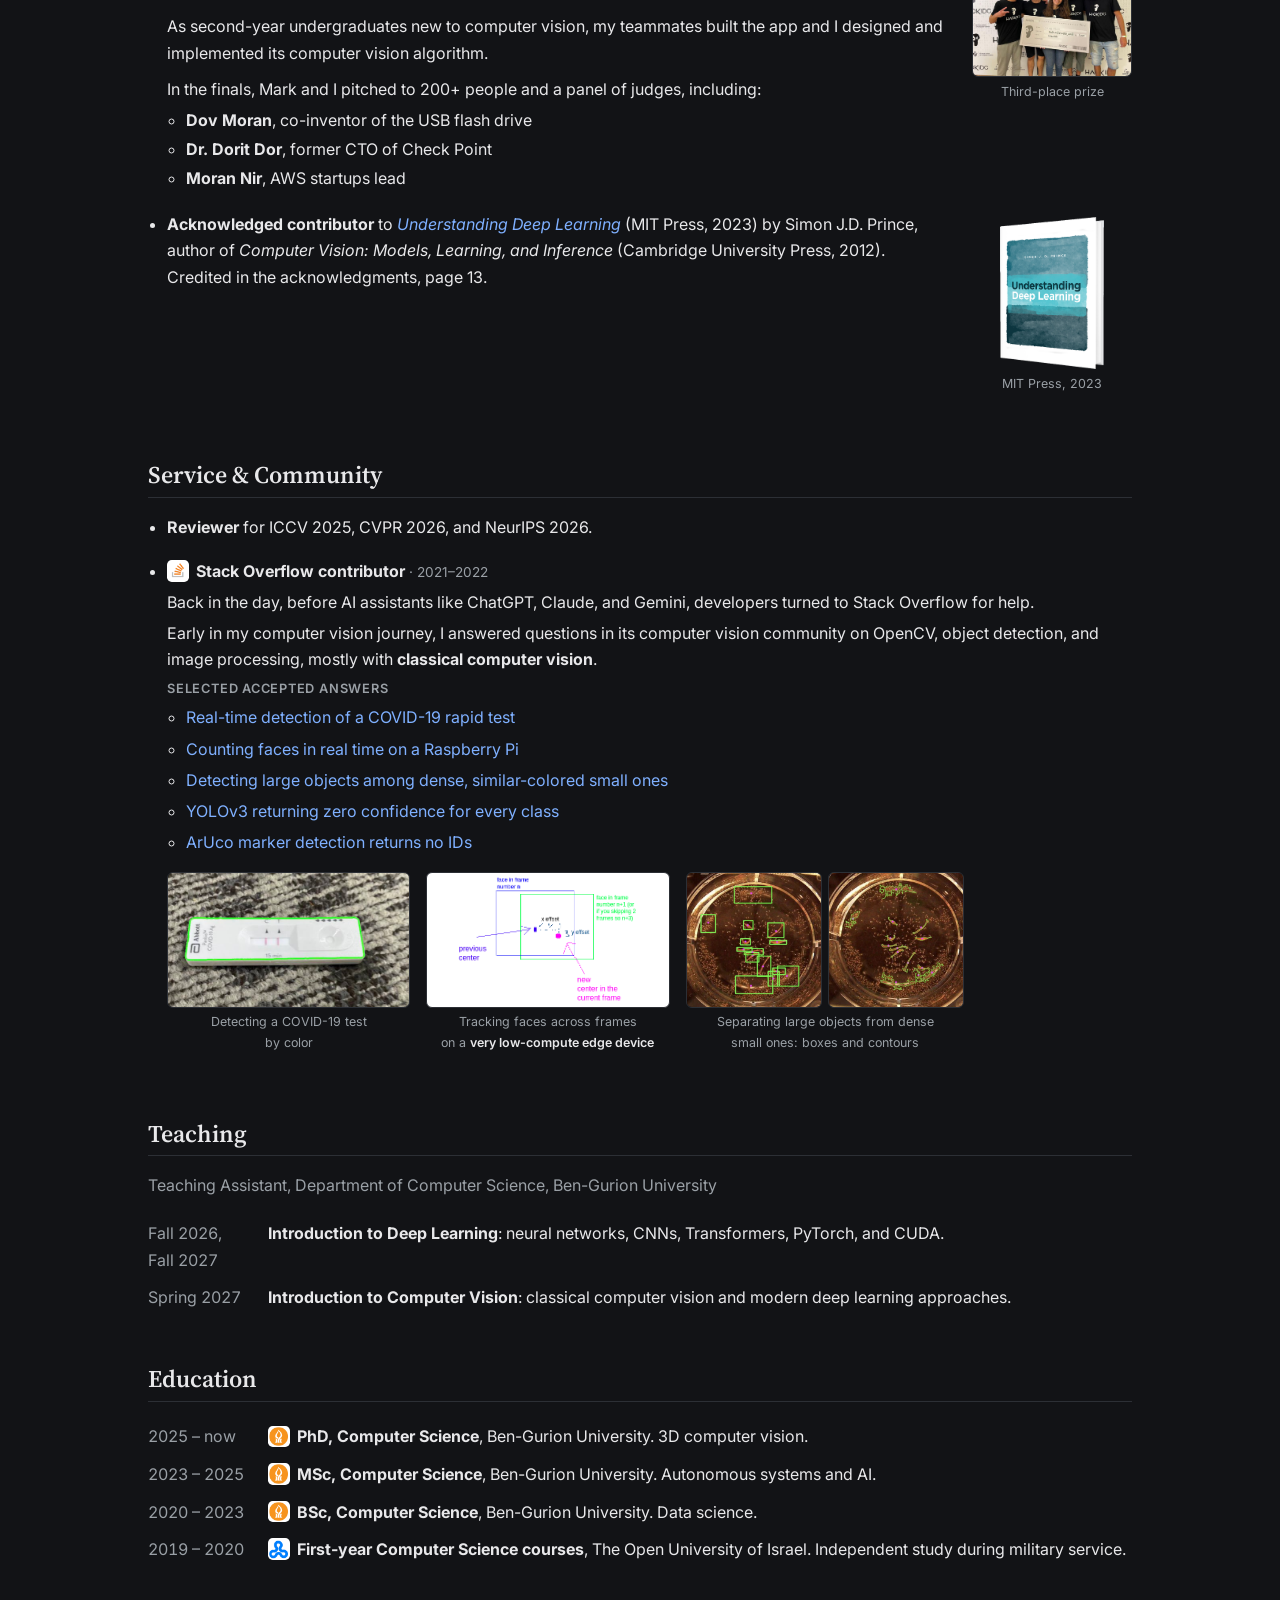
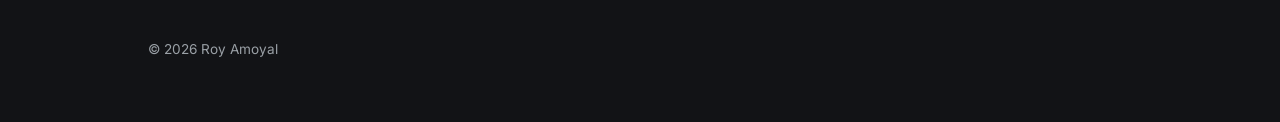
==== commit c2825f40: "Clarify the aimbot only aims and shoots; remove repetitions The system doesn't play the game: I move" ====
--- a/index.html
+++ b/index.html
@@ -273,12 +273,12 @@
             <p class="project-meta">Personal project &middot; April 2022</p>
             <p class="highlight-note">Built from scratch in 2&ndash;3 days while home sick with COVID, <strong>before the age of AI coding assistants</strong>: no ChatGPT, no Claude.</p>
             <p>
-              A real-time computer vision system that plays Counter-Strike: it captures the screen, detects
-              opponents with a YOLOv5 model I trained, and aims and fires automatically.
+              A real-time computer vision system that takes over aiming and shooting in Counter-Strike: it captures
+              the screen, detects opponents, and aims and fires automatically.
             </p>
             <ul class="bullets">
               <li>Trained YOLOv5, one of the newest and fastest real-time detectors at the time, on gameplay frames I labeled, targeting opponents' head and upper body.</li>
-              <li>Aimed and fired at detected targets in real time on a single GTX&nbsp;980 GPU (4&nbsp;GB&nbsp;VRAM).</li>
+              <li>Ran on a single GTX&nbsp;980 GPU (4&nbsp;GB&nbsp;VRAM).</li>
               <li>In the round shown, I mostly just moved and listened for enemies. <strong>The system aimed and fired on its own and made every kill, including every headshot.</strong></li>
             </ul>
             <p class="project-note">Built as a vision experiment. I don't support cheating in online games.</p>
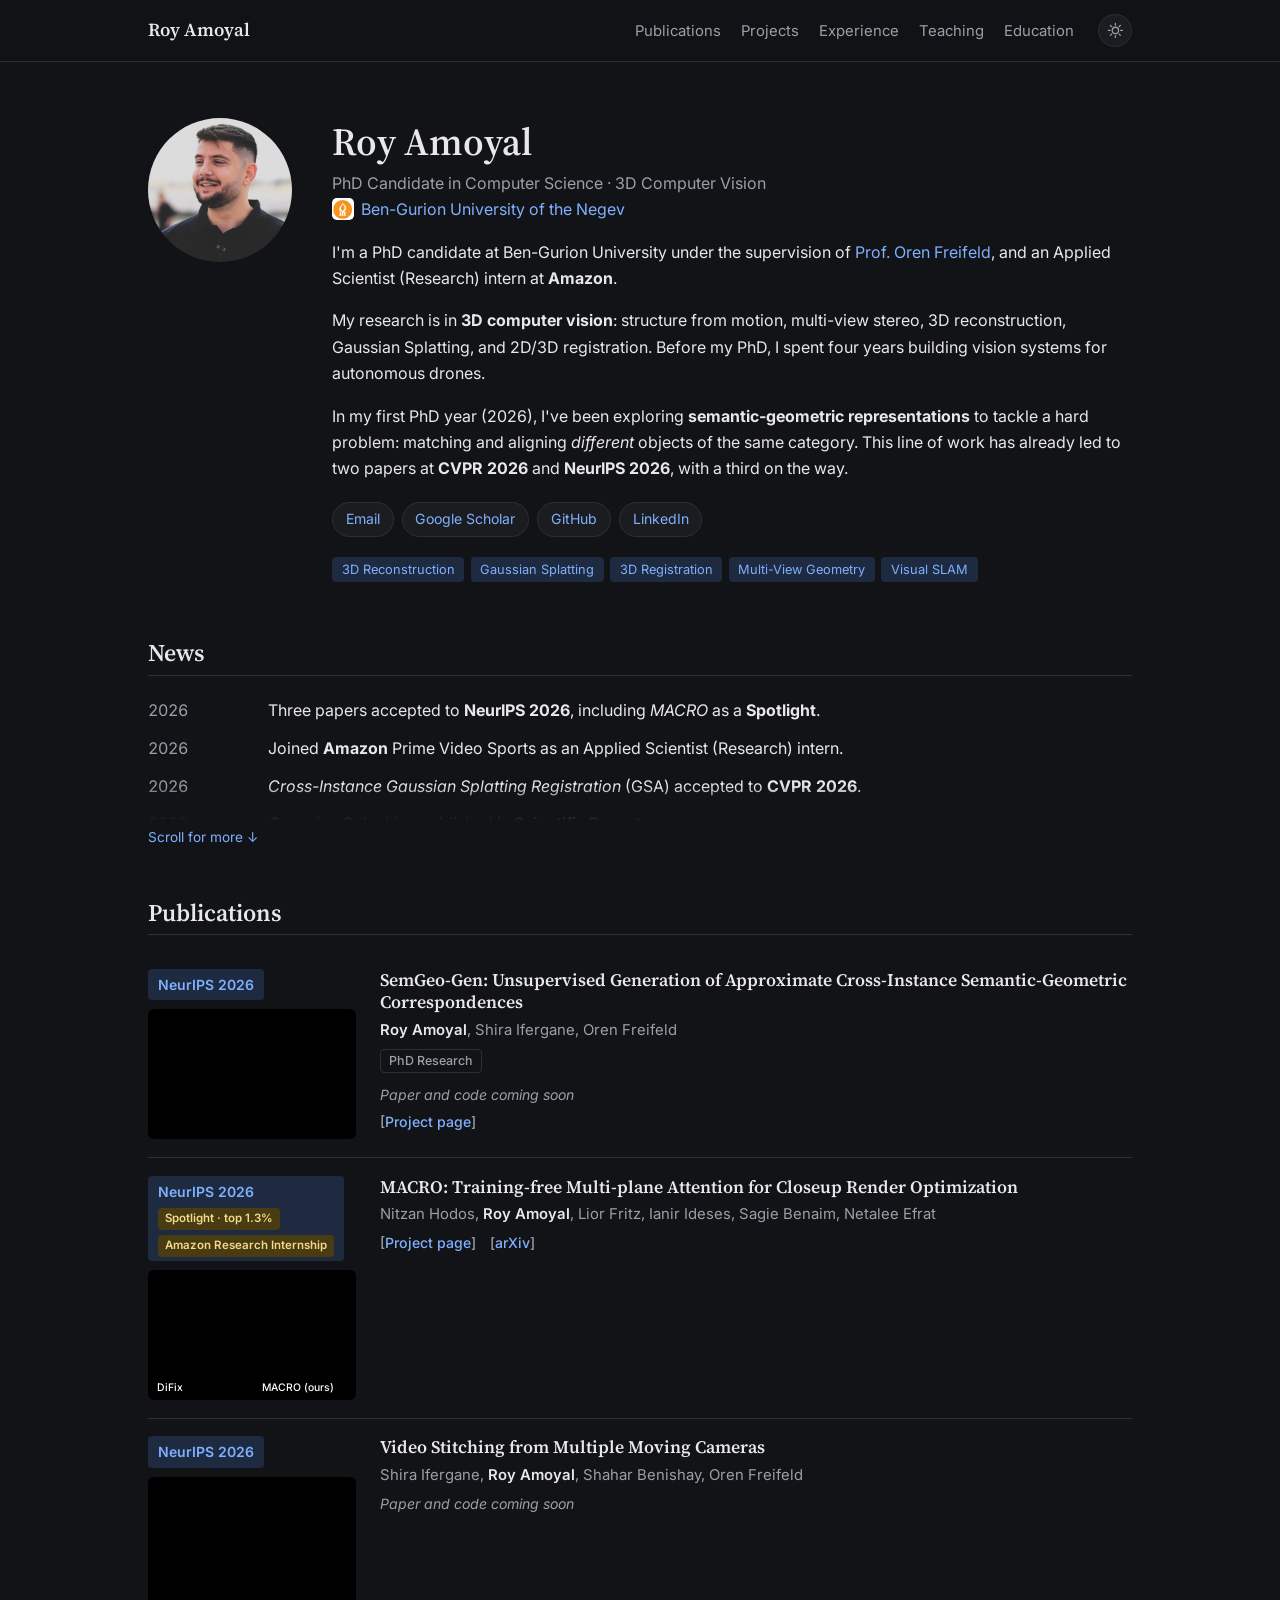
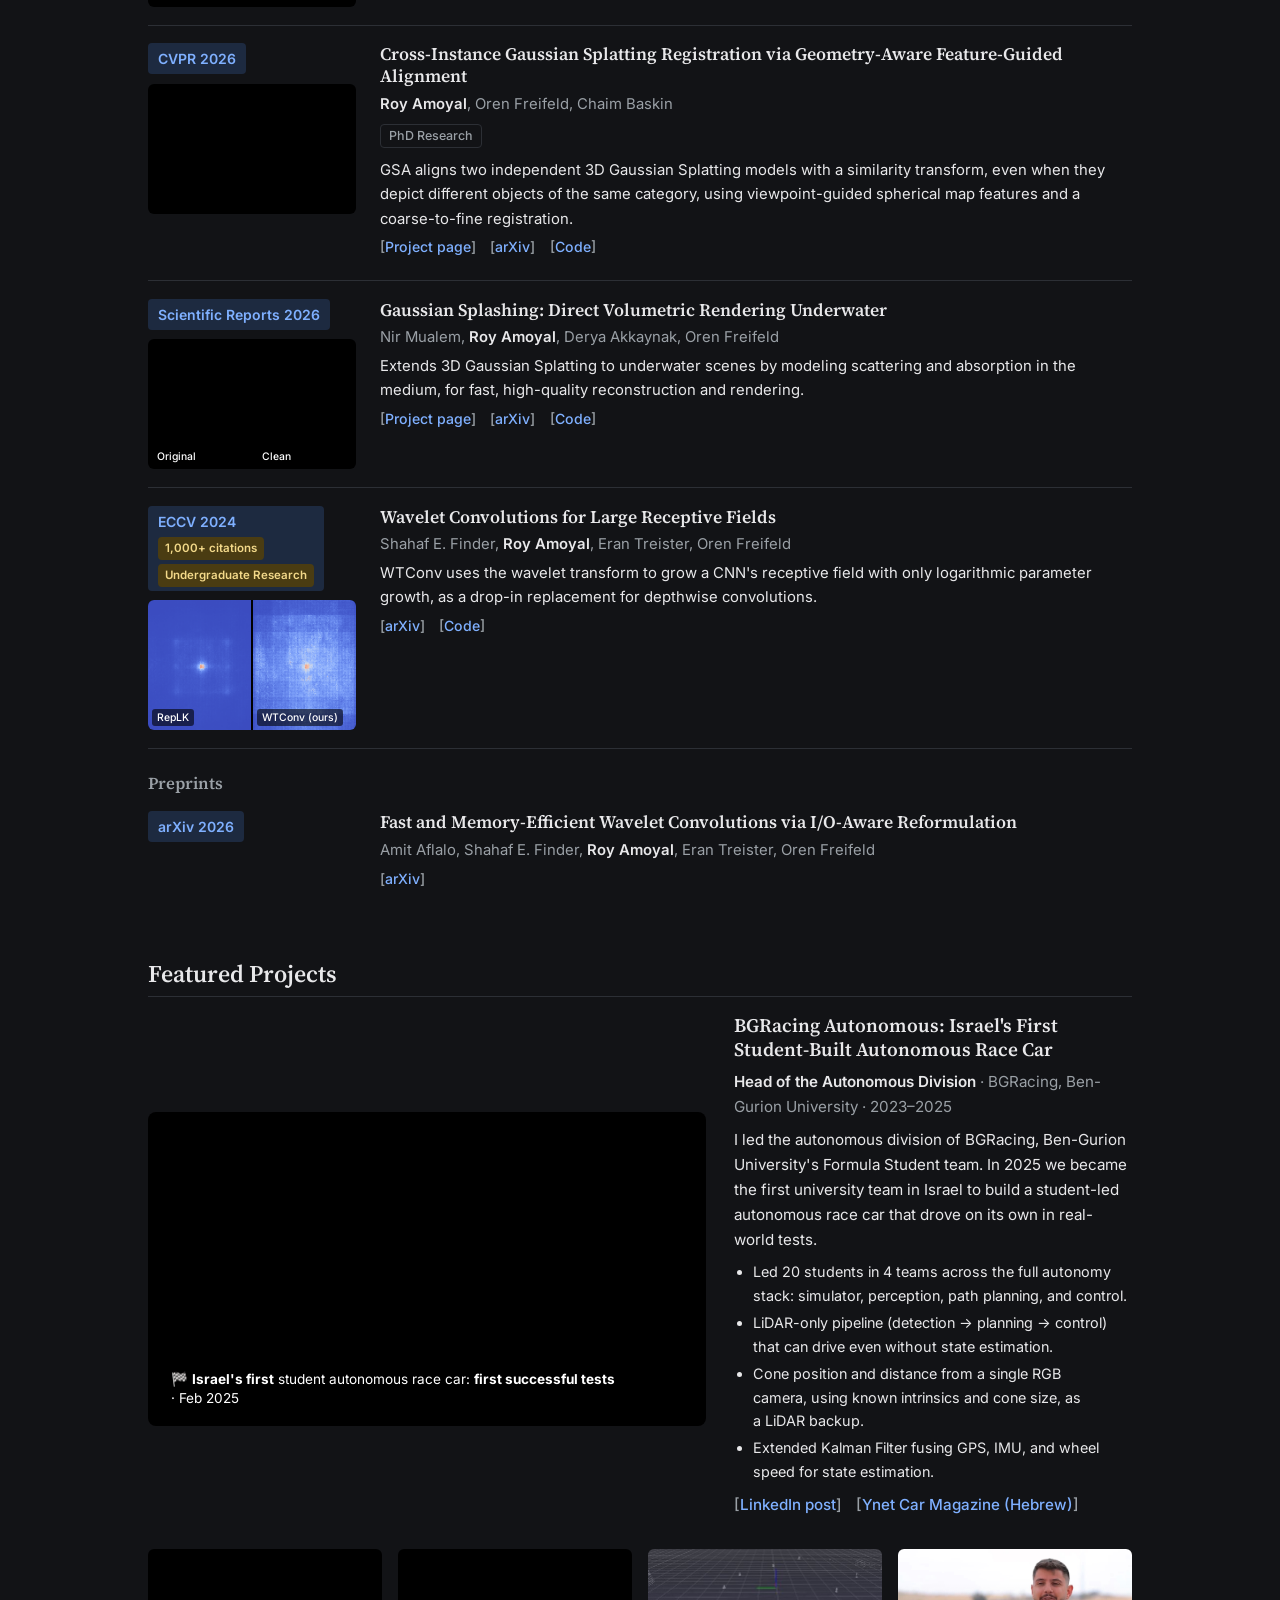
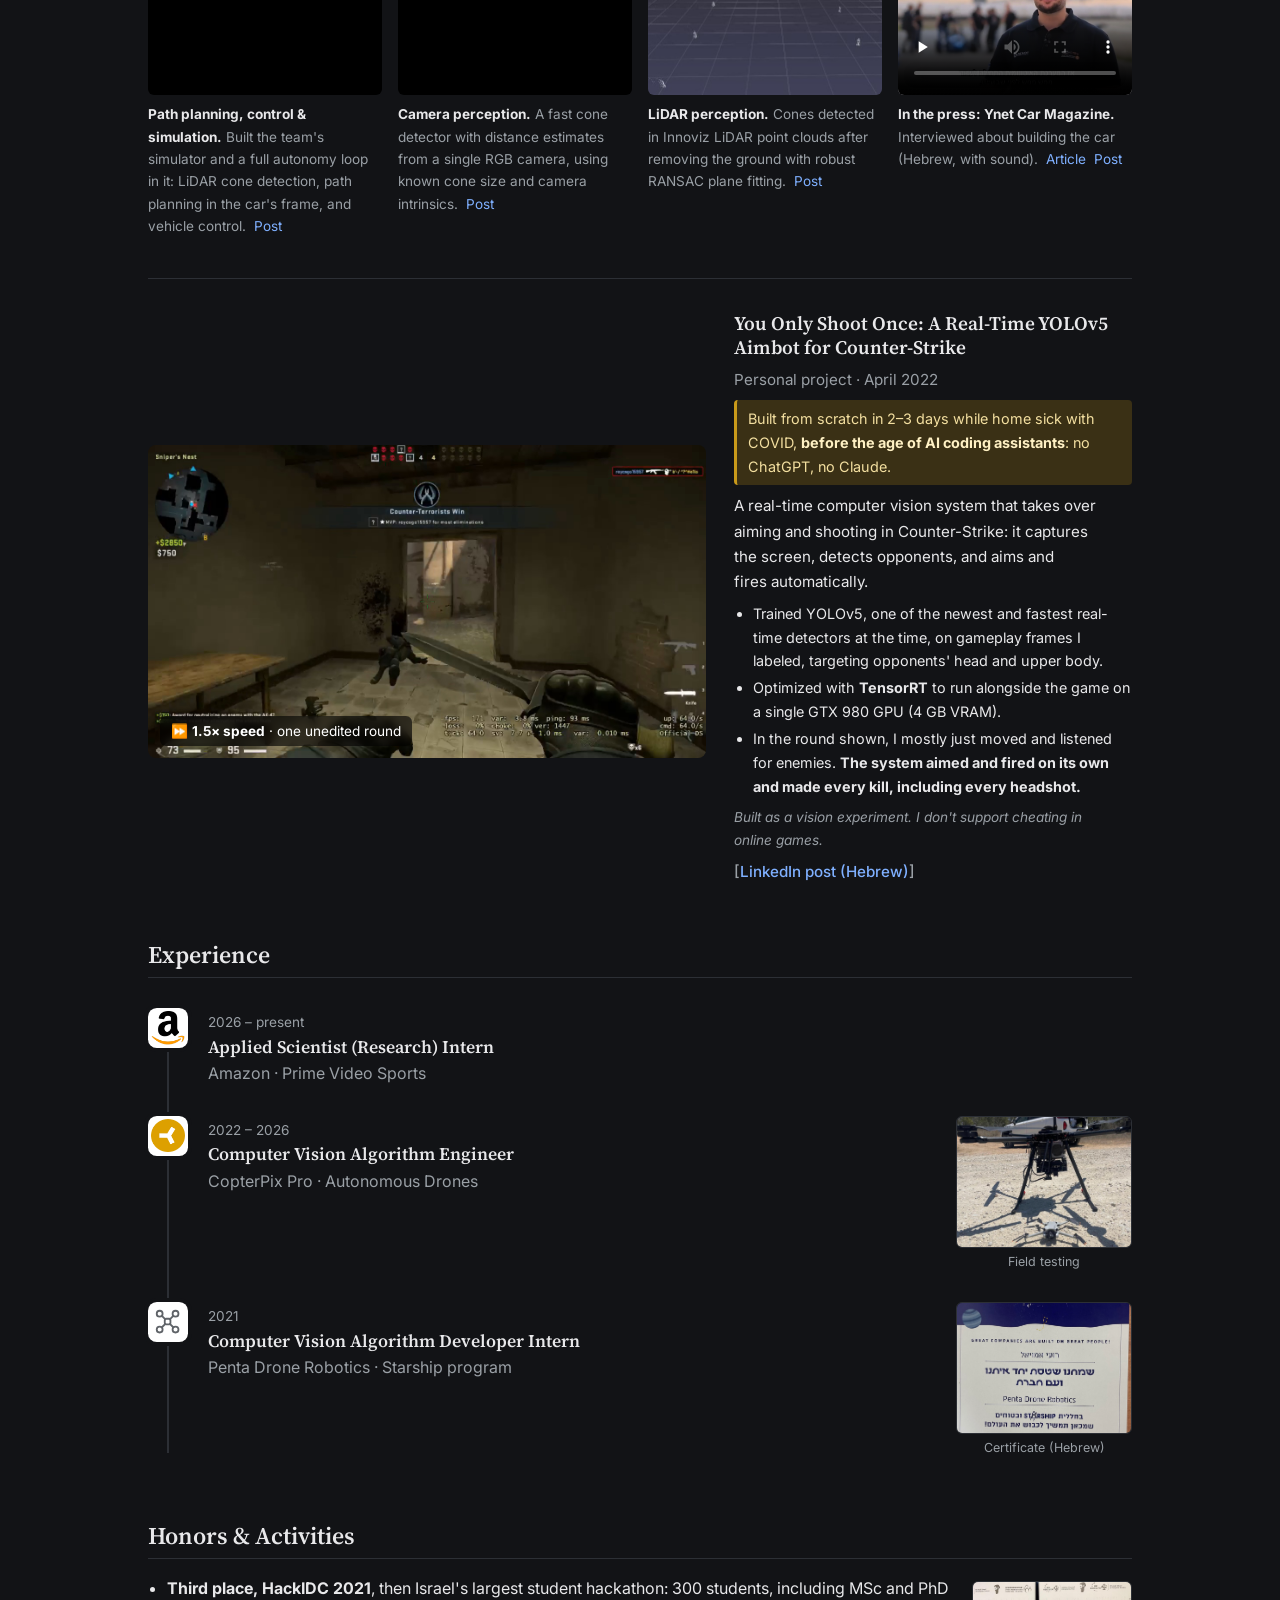
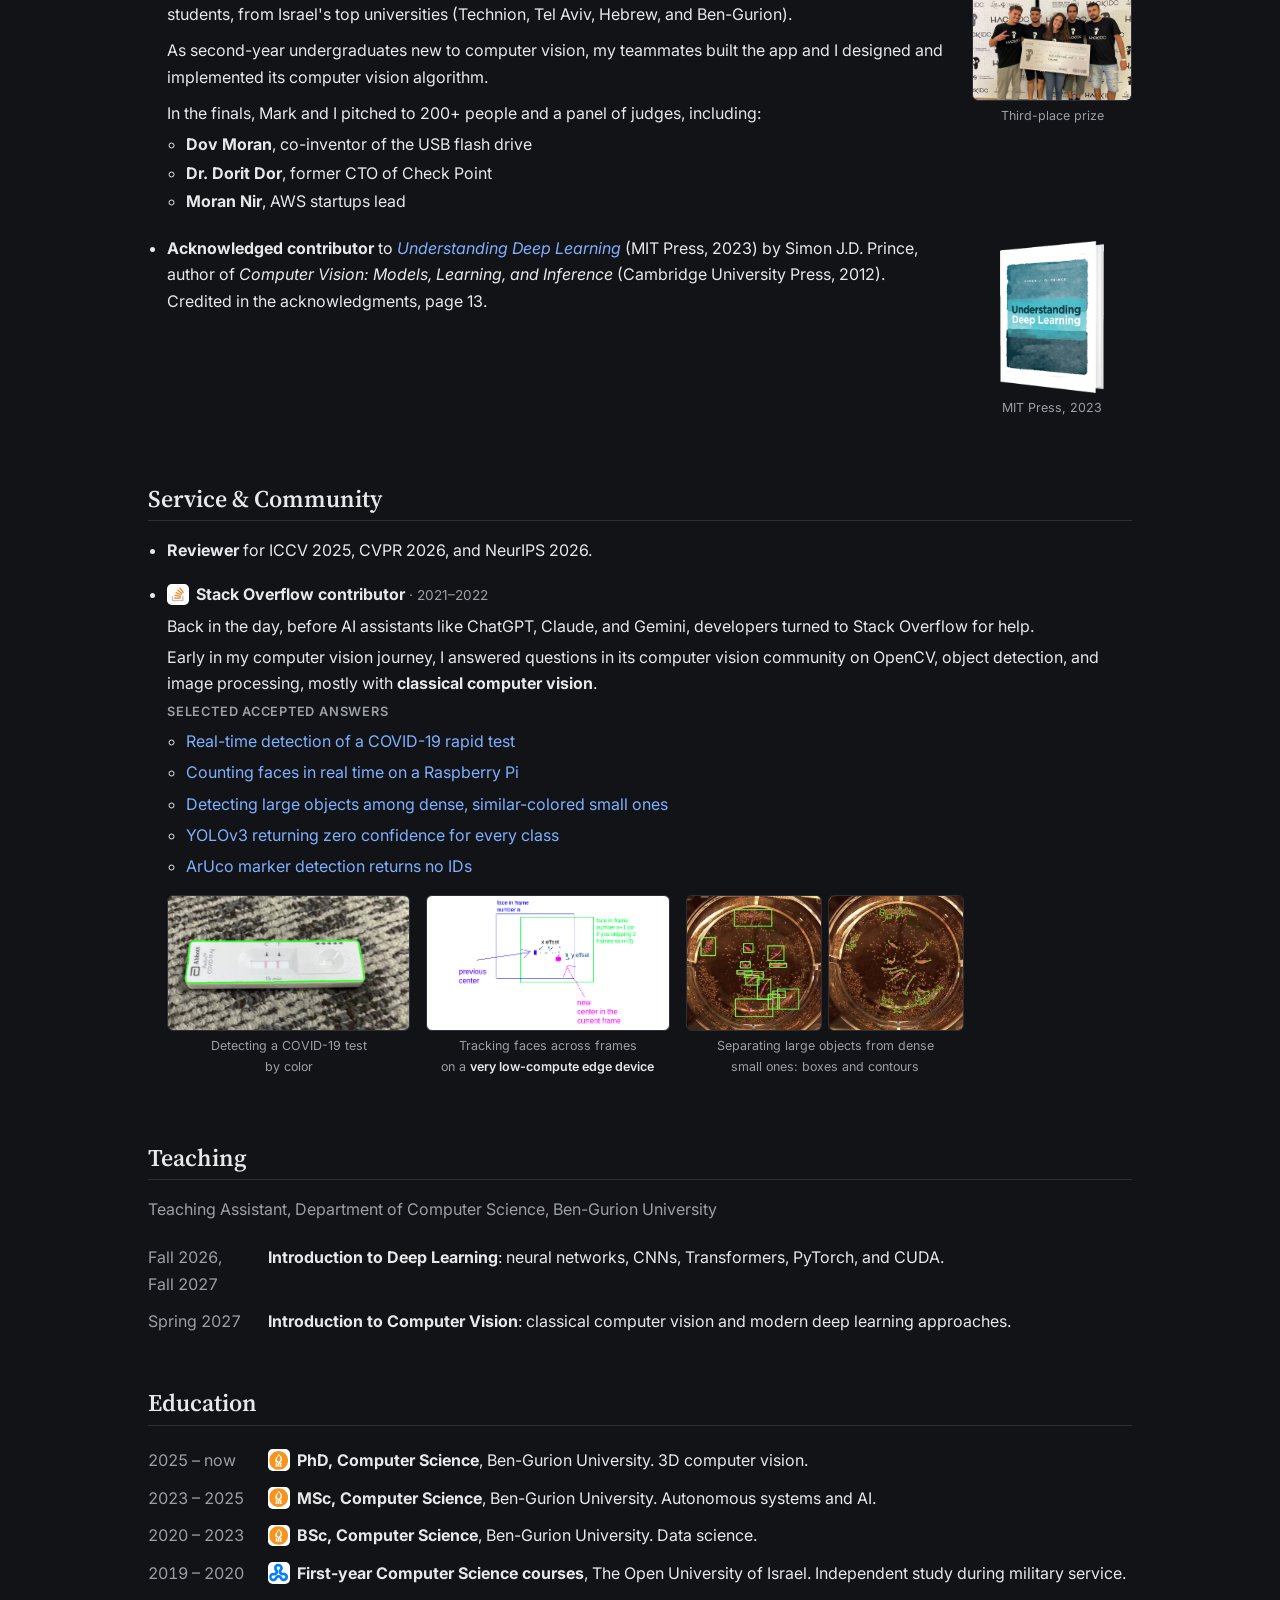
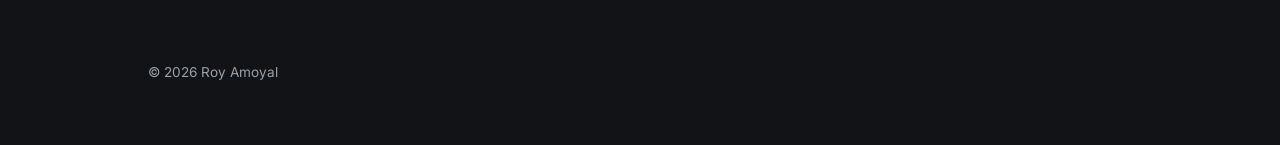
==== commit 2d7a8363: "Note TensorRT optimization to run alongside the game on a GTX 980 Co-Authored-By: Claude Opus 5.5 <n" ====
--- a/index.html
+++ b/index.html
@@ -278,7 +278,7 @@
             </p>
             <ul class="bullets">
               <li>Trained YOLOv5, one of the newest and fastest real-time detectors at the time, on gameplay frames I labeled, targeting opponents' head and upper body.</li>
-              <li>Ran on a single GTX&nbsp;980 GPU (4&nbsp;GB&nbsp;VRAM).</li>
+              <li>Optimized with <strong>TensorRT</strong> to run alongside the game on a single GTX&nbsp;980 GPU (4&nbsp;GB&nbsp;VRAM).</li>
               <li>In the round shown, I mostly just moved and listened for enemies. <strong>The system aimed and fired on its own and made every kill, including every headshot.</strong></li>
             </ul>
             <p class="project-note">Built as a vision experiment. I don't support cheating in online games.</p>
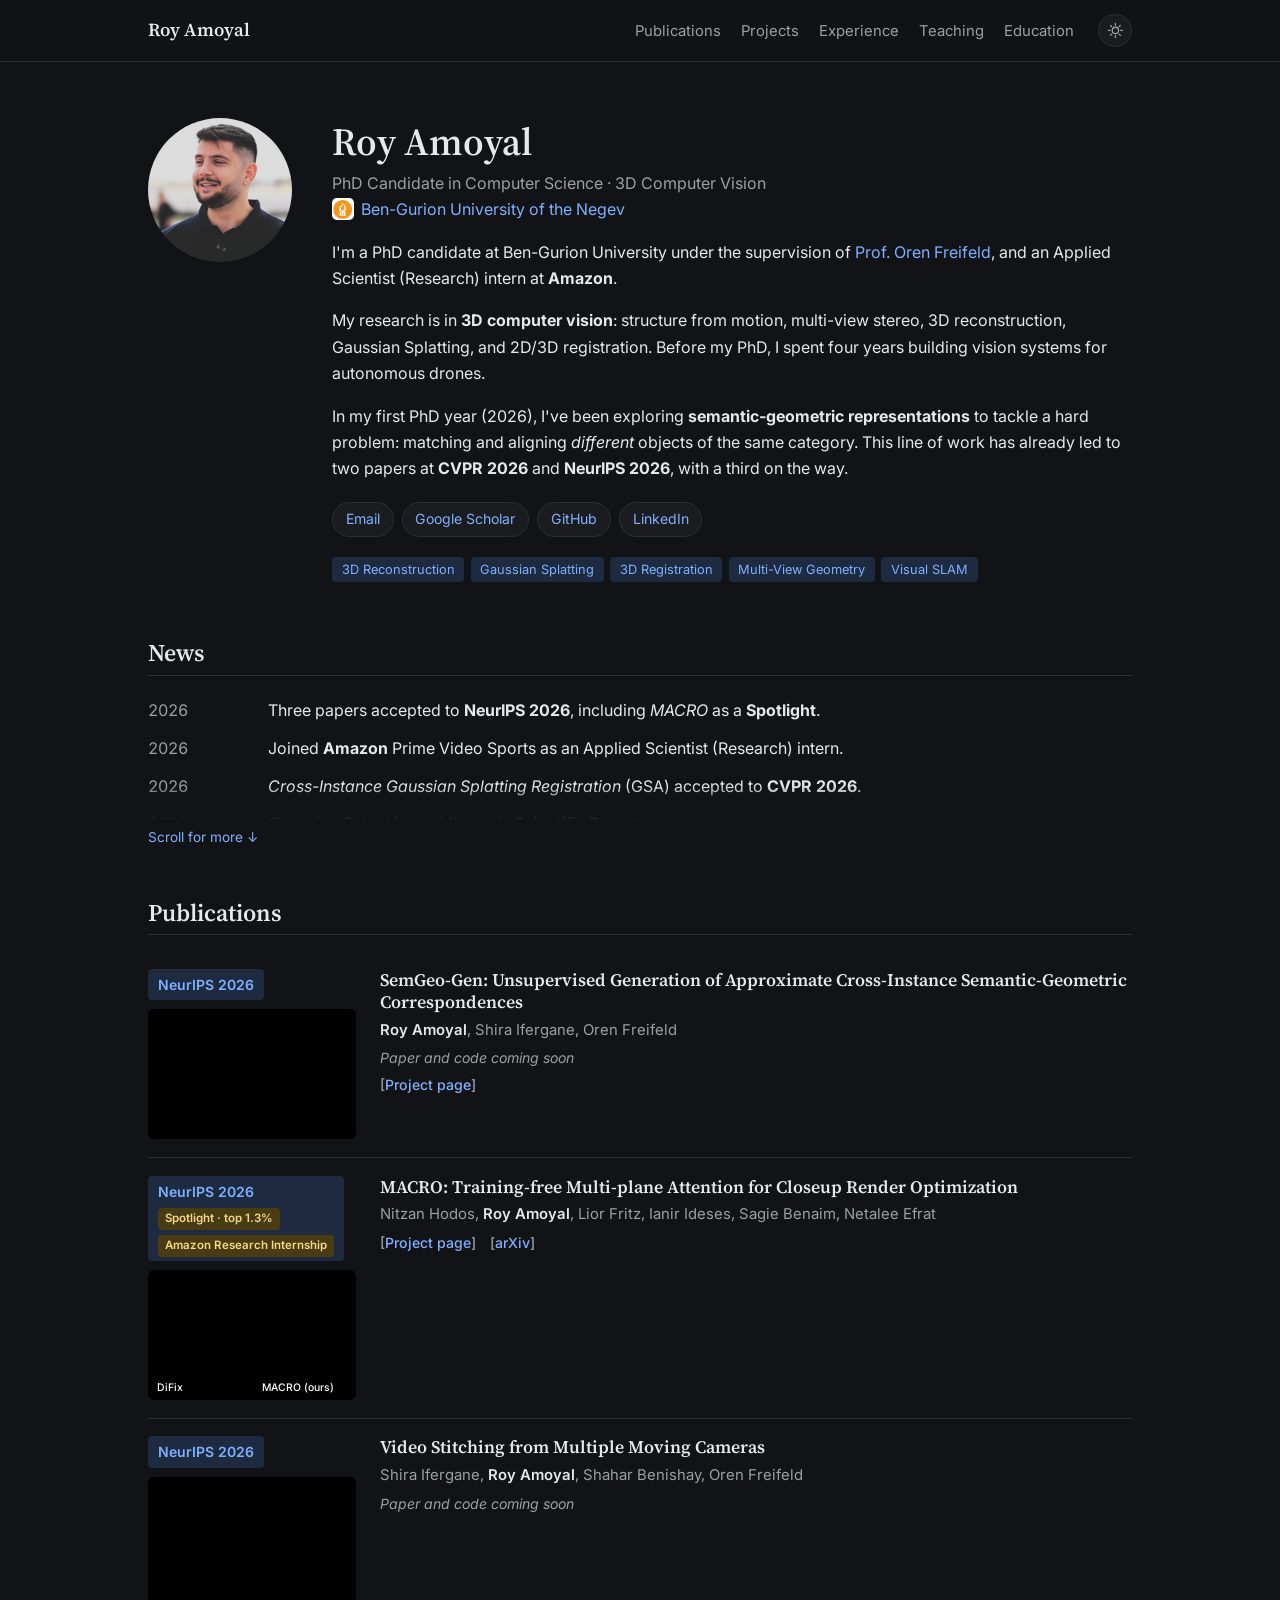
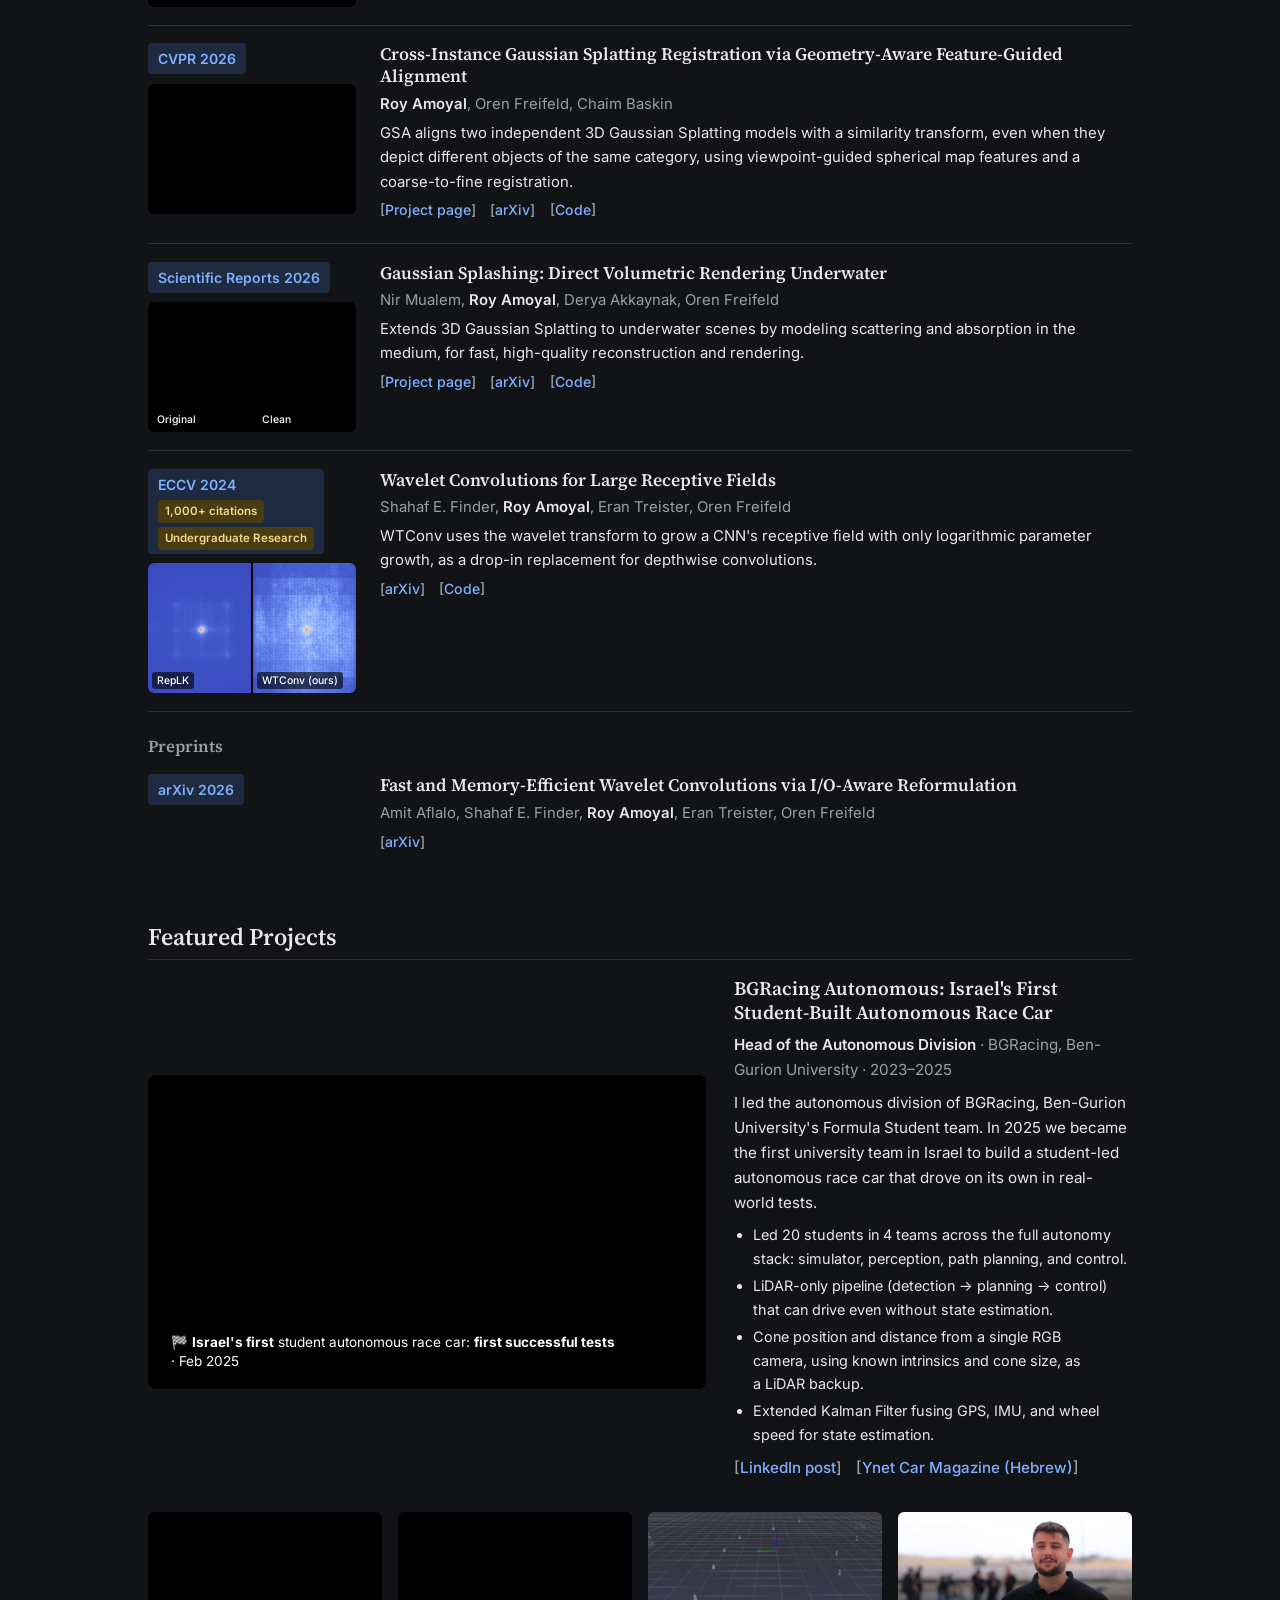
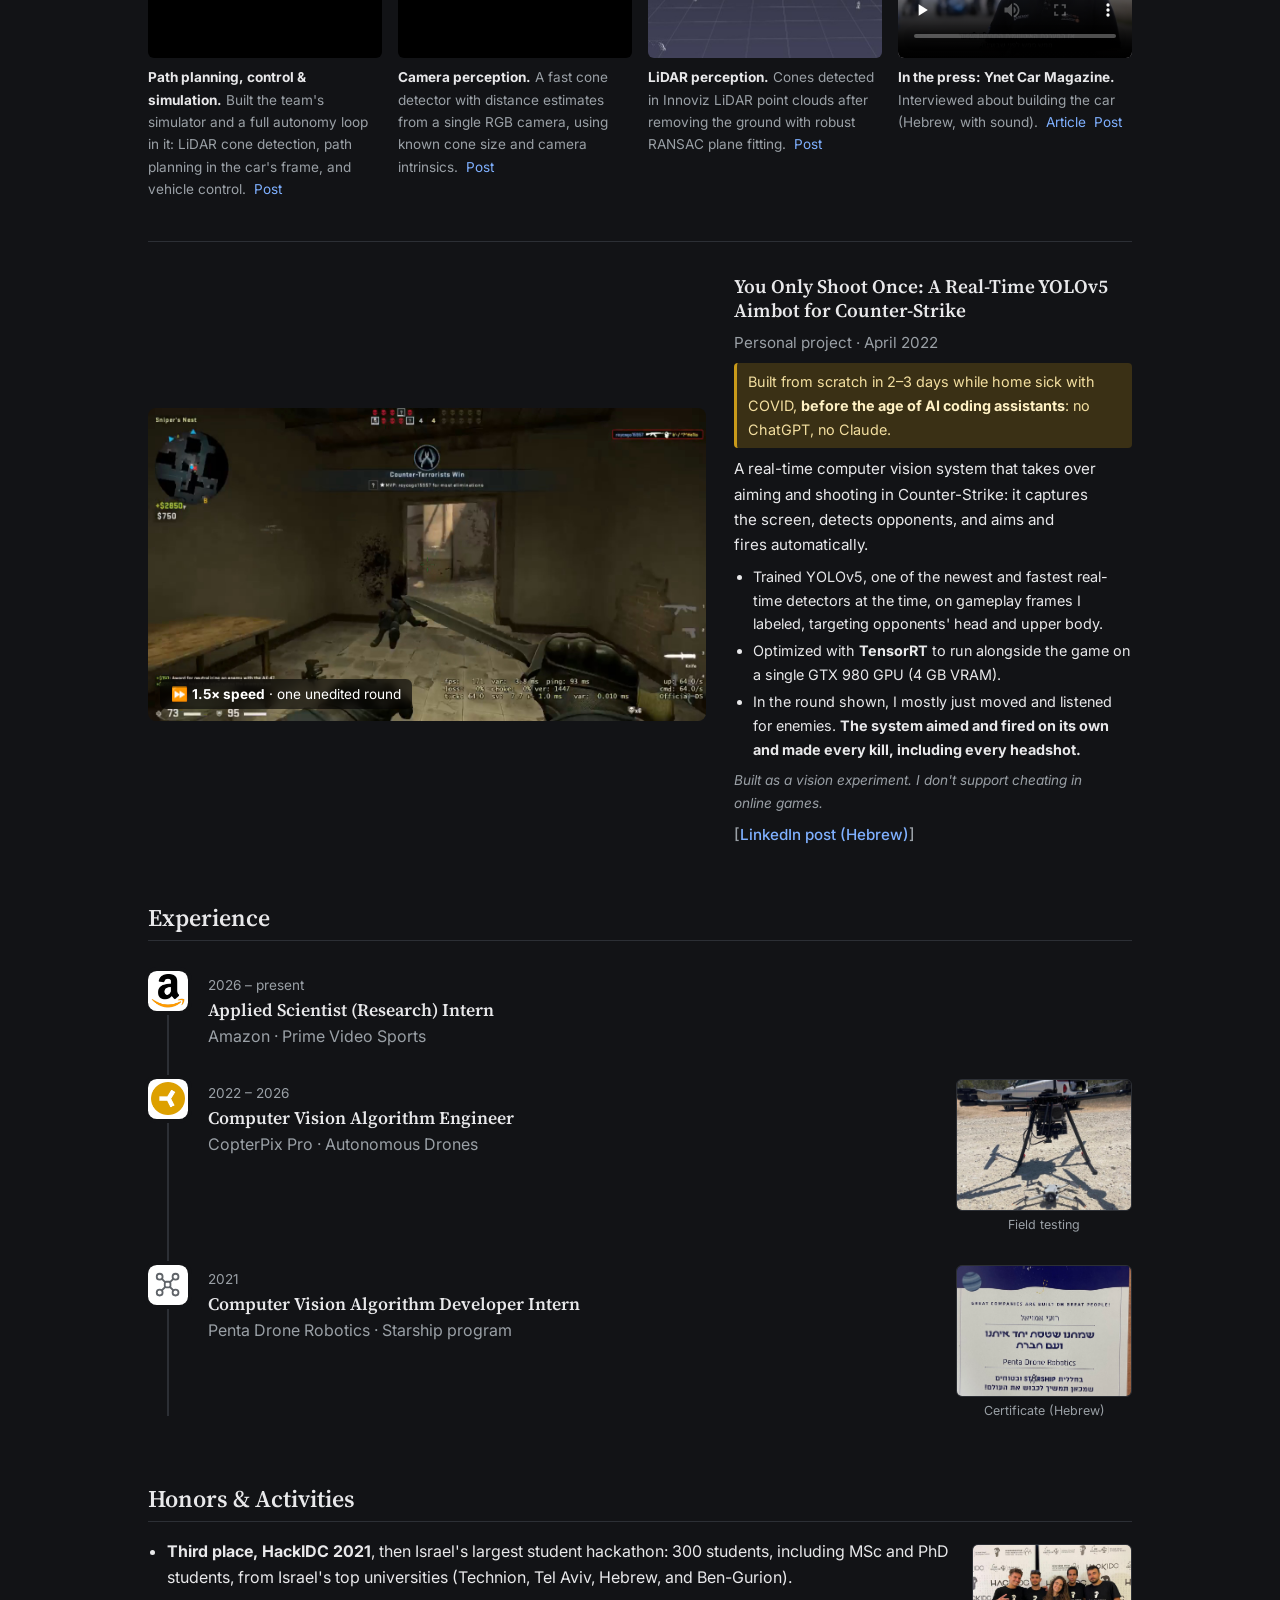
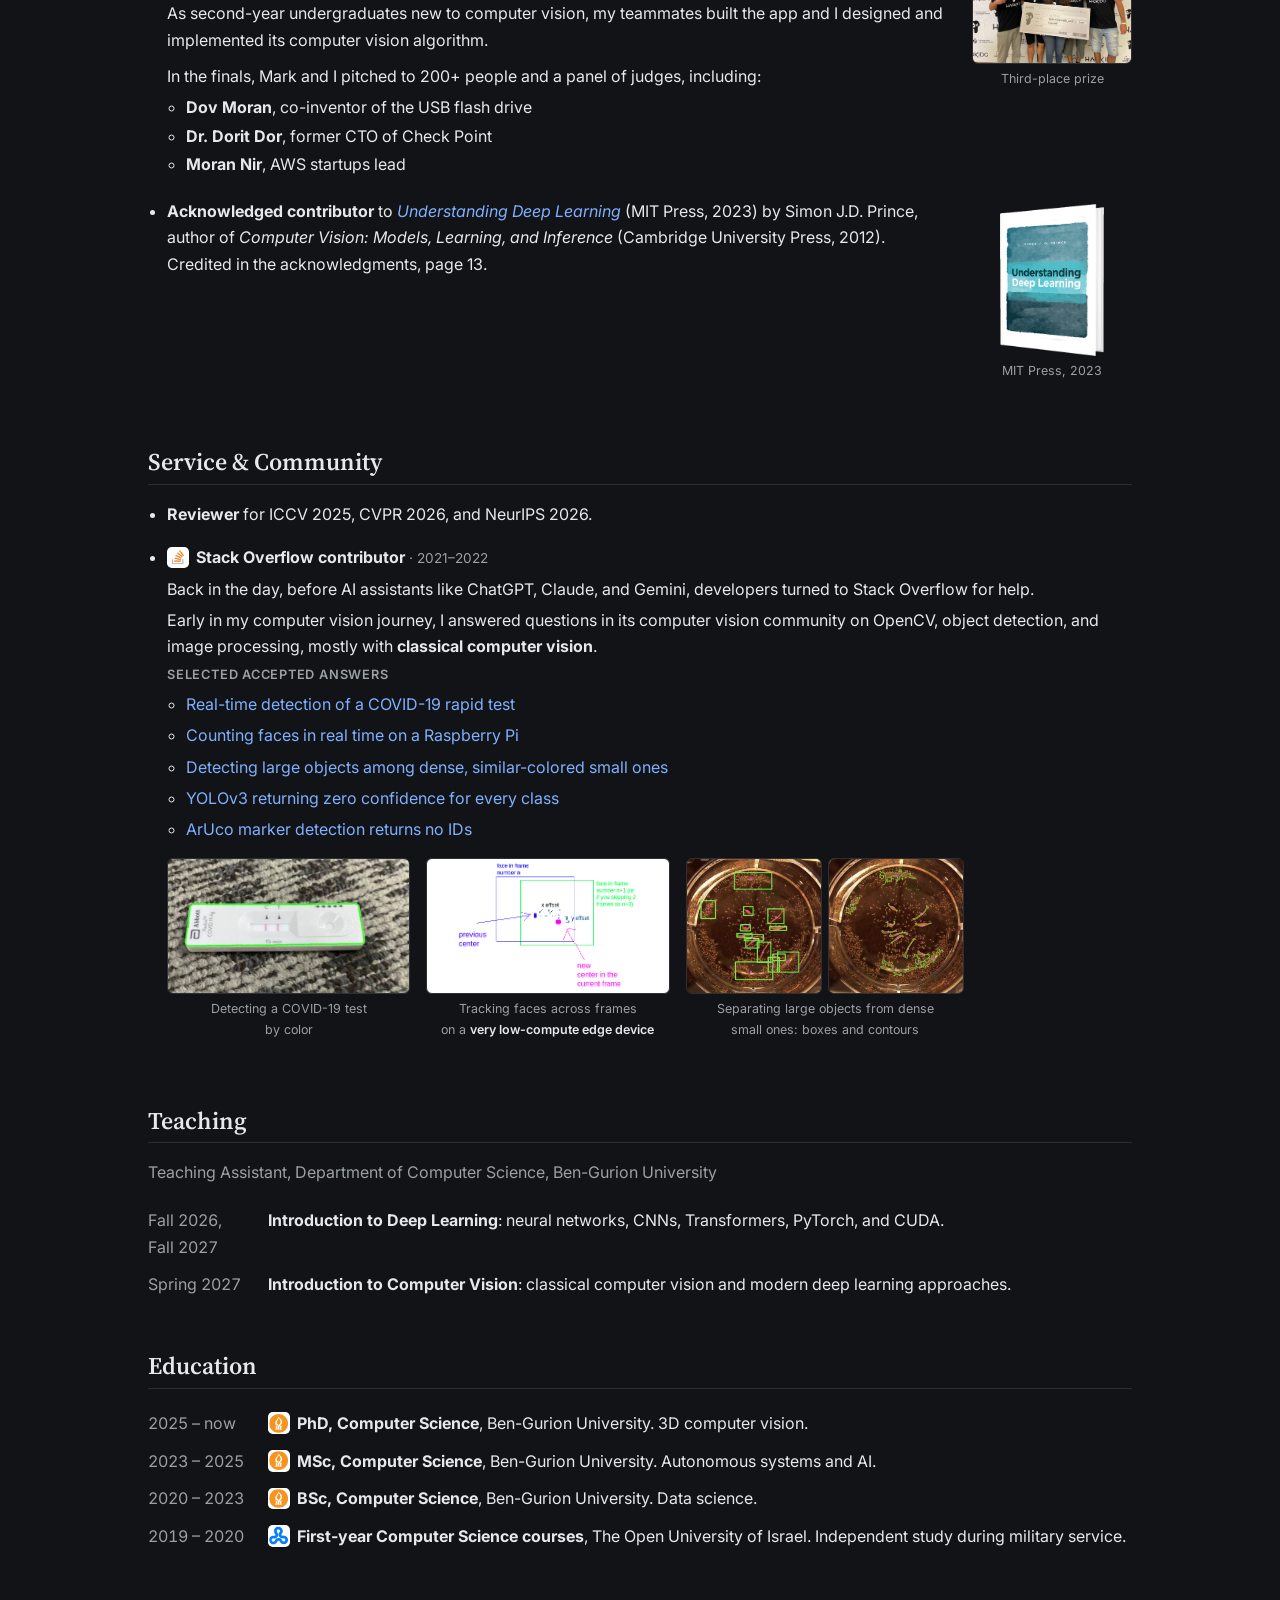
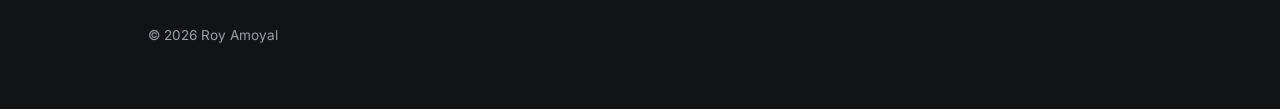
==== commit b2e011ee: "Remove 'PhD Research' tags from publications Co-Authored-By: Claude Opus 5.5 <noreply@anthropic.com>" ====
--- a/index.html
+++ b/index.html
@@ -13,6 +13,26 @@
     try { const t = localStorage.getItem('theme'); if (t) document.documentElement.dataset.theme = t; } catch (e) {}
   </script>
   <link rel="stylesheet" href="style.css?v=25">
+  <script>
+    // Google Analytics and Microsoft Clarity: run only on the live site, not on local copies.
+    if (location.hostname === 'royamoyal.github.io') {
+      const ga = document.createElement('script');
+      ga.async = true;
+      ga.src = 'https://www.googletagmanager.com/gtag/js?id=G-GLL4VV46KW';
+      document.head.appendChild(ga);
+      window.dataLayer = window.dataLayer || [];
+      window.gtag = function () { dataLayer.push(arguments); };
+      gtag('js', new Date());
+      gtag('config', 'G-GLL4VV46KW');
+
+      // Microsoft Clarity (visit recordings and heatmaps).
+      (function (c, l, a, r, i, t, y) {
+        c[a] = c[a] || function () { (c[a].q = c[a].q || []).push(arguments); };
+        t = l.createElement(r); t.async = 1; t.src = 'https://www.clarity.ms/tag/' + i;
+        y = l.getElementsByTagName(r)[0]; y.parentNode.insertBefore(t, y);
+      })(window, document, 'clarity', 'script', 'ysxqgvgo44');
+    }
+  </script>
 </head>
 <body>
   <header class="site-header">
@@ -90,12 +110,11 @@
       <article class="pub">
         <div class="pub-side">
           <div class="pub-venue">NeurIPS 2026</div>
-          <div class="pub-video"><video style="object-fit: cover" src="semgeo.mp4" data-rate="1.4" autoplay muted loop playsinline aria-label="SemGeo-Gen: correspondences between two airplanes, then two cars, of the same category"></video></div>
+          <div class="pub-video"><video style="object-fit: cover" src="semgeo_web.mp4" autoplay muted loop playsinline aria-label="SemGeo-Gen: correspondences between two airplanes, then two cars, of the same category"></video></div>
         </div>
         <div>
           <h3>SemGeo-Gen: Unsupervised Generation of Approximate Cross-Instance Semantic-Geometric Correspondences</h3>
           <p class="authors"><b>Roy Amoyal</b>, Shira Ifergane, Oren Freifeld</p>
-          <p class="context">PhD Research</p>
           <p class="soon">Paper and code coming soon</p>
           <p class="pub-links">
             <a href="https://bgu-cs-vil.github.io/SemGeo-Gen/" target="_blank" rel="noopener">Project page</a>
@@ -106,9 +125,9 @@
       <article class="pub">
         <div class="pub-side">
           <div class="pub-venue">NeurIPS 2026<span class="badge">Spotlight &middot; top 1.3%</span><span class="badge">Amazon Research Internship</span></div>
-          <div class="pub-video pub-compare" data-sync data-rate="0.8">
-            <figure><video src="macro_difix.mp4" autoplay muted playsinline preload="auto" aria-label="DiFix render"></video><figcaption>DiFix</figcaption></figure>
-            <figure><video src="macro.mp4" autoplay muted playsinline preload="auto" aria-label="MACRO render"></video><figcaption>MACRO (ours)</figcaption></figure>
+          <div class="pub-video pub-compare" data-sync>
+            <figure><video src="macro_difix_web.mp4" autoplay muted playsinline preload="auto" aria-label="DiFix render"></video><figcaption>DiFix</figcaption></figure>
+            <figure><video src="macro_web.mp4" autoplay muted playsinline preload="auto" aria-label="MACRO render"></video><figcaption>MACRO (ours)</figcaption></figure>
           </div>
         </div>
         <div>
@@ -136,12 +155,11 @@
       <article class="pub">
         <div class="pub-side">
           <div class="pub-venue">CVPR 2026</div>
-          <div class="pub-video"><video class="crop" style="--top: 13.5%; --bottom: 0%; --zoom: 1.25" src="gsa.mp4" autoplay muted loop playsinline data-rate="1.8" aria-label="GSA: cross-instance Gaussian Splatting registration demo"></video></div>
+          <div class="pub-video"><video class="crop" style="--top: 13.5%; --bottom: 0%; --zoom: 1.25" src="gsa_web.mp4" autoplay muted loop playsinline aria-label="GSA: cross-instance Gaussian Splatting registration demo"></video></div>
         </div>
         <div>
           <h3>Cross-Instance Gaussian Splatting Registration via Geometry-Aware Feature-Guided Alignment</h3>
           <p class="authors"><b>Roy Amoyal</b>, Oren Freifeld, Chaim Baskin</p>
-          <p class="context">PhD Research</p>
           <p class="summary">GSA aligns two independent 3D Gaussian Splatting models with a similarity
             transform, even when they depict different objects of the same category, using
             viewpoint-guided spherical map features and a coarse-to-fine registration.</p>
@@ -156,9 +174,9 @@
       <article class="pub">
         <div class="pub-side">
           <div class="pub-venue">Scientific Reports 2026</div>
-          <div class="pub-video pub-compare" data-sync data-rate="1.3">
-            <figure><video src="splashing_original.mp4" autoplay muted playsinline preload="auto" aria-label="Original underwater rendering"></video><figcaption>Original</figcaption></figure>
-            <figure><video src="splashing_clean.mp4" autoplay muted playsinline preload="auto" aria-label="Clean rendering with the water removed"></video><figcaption>Clean</figcaption></figure>
+          <div class="pub-video pub-compare" data-sync>
+            <figure><video src="splashing_original_web.mp4" autoplay muted playsinline preload="auto" aria-label="Original underwater rendering"></video><figcaption>Original</figcaption></figure>
+            <figure><video src="splashing_clean_web.mp4" autoplay muted playsinline preload="auto" aria-label="Clean rendering with the water removed"></video><figcaption>Clean</figcaption></figure>
           </div>
         </div>
         <div>
@@ -214,7 +232,7 @@
       <article class="project">
         <div class="project-top">
           <div class="project-hero">
-            <video src="race_car.mp4" data-start="8.5" data-end="50.5" data-rate="1.3" autoplay muted loop playsinline aria-label="BGRacing autonomous race car driving through a cone track"></video>
+            <video src="race_car_web.mp4" autoplay muted loop playsinline aria-label="BGRacing autonomous race car driving through a cone track"></video>
             <p class="hero-caption">&#127937; <strong>Israel's first</strong> student autonomous race car: <strong>first successful tests</strong> <span class="nowrap">&middot; Feb 2025</span></p>
           </div>
           <div class="project-text">
@@ -244,7 +262,7 @@
               <a href="https://www.linkedin.com/feed/update/urn:li:activity:7279184990750298112/" target="_blank" rel="noopener">Post</a></p>
           </div>
           <div class="project-tile">
-            <div class="pub-video"><video style="object-fit: cover; transform: scale(1.8); transform-origin: 50% 100%" src="race_camera.mp4" data-start="0" data-end="10.25" autoplay muted loop playsinline aria-label="Cone detection and distance estimation from a single RGB camera"></video></div>
+            <div class="pub-video"><video style="object-fit: cover; transform: scale(1.8); transform-origin: 50% 100%" src="race_camera_web.mp4" autoplay muted loop playsinline aria-label="Cone detection and distance estimation from a single RGB camera"></video></div>
             <p><strong>Camera perception.</strong> A fast cone detector with distance estimates from a single RGB camera, using known cone size and camera intrinsics.
               <a href="https://www.linkedin.com/feed/update/urn:li:activity:7013843269046398977/" target="_blank" rel="noopener">Post</a></p>
           </div>
@@ -265,7 +283,7 @@
       <article class="project">
         <div class="project-top">
           <div class="project-hero">
-            <video src="yoso.mp4" poster="yoso_poster.jpg" autoplay muted loop playsinline data-rate="1.5" aria-label="One unedited round of Counter-Strike played with the YOLOv5 aim assistant"></video>
+            <video src="yoso_web.mp4" poster="yoso_poster.jpg" autoplay muted loop playsinline aria-label="One unedited round of Counter-Strike played with the YOLOv5 aim assistant"></video>
             <p class="hero-caption">&#9193; <strong>1.5&times; speed</strong> &middot; one unedited round</p>
           </div>
           <div class="project-text">
